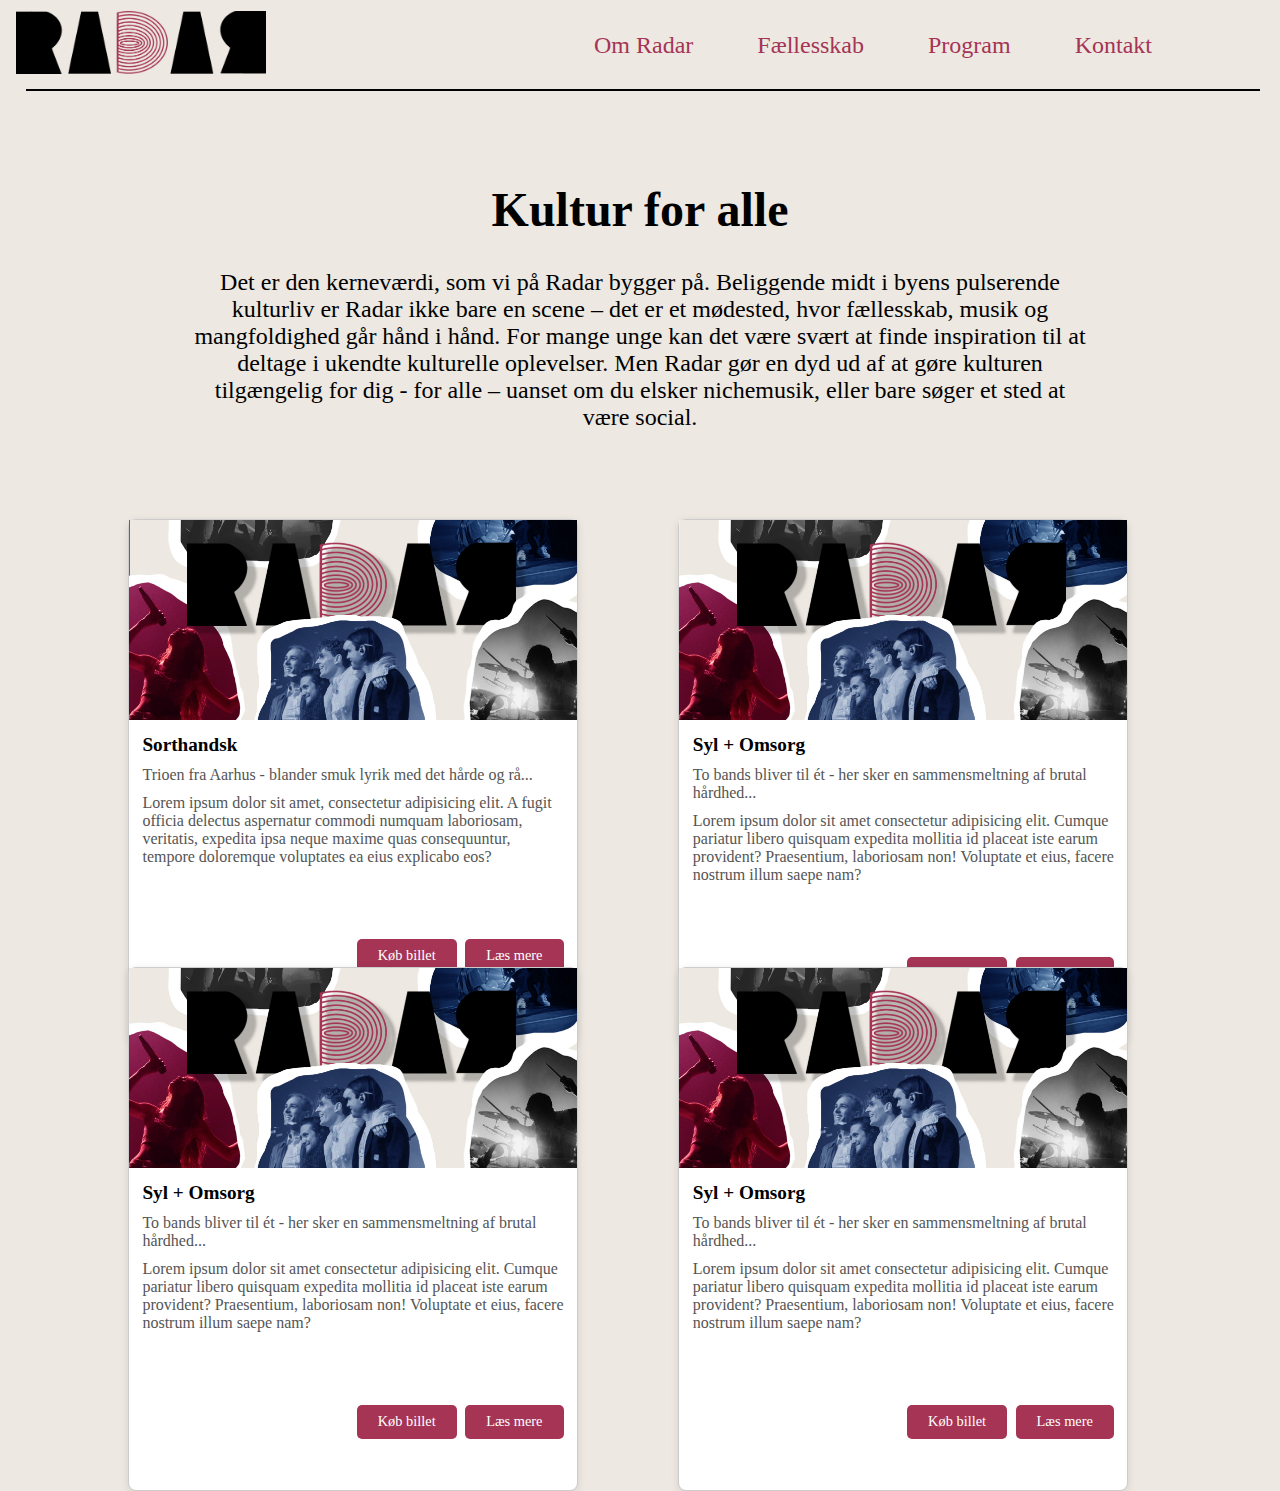
==== Kunstnerne.html @ be42dc91 "mere styr på "om kunstnerne"" ====
<!DOCTYPE html>
<html lang="en">
<head>
    <meta charset="UTF-8">
    <meta name="viewport" content="width=device-width, initial-scale=1.0">
    <title>Kunstnerne | Radar</title>
    <link rel="stylesheet" href="CSS/Kunstnerne.css">
</head>
<body>
    
    <header>
        <nav>
            <input type="checkbox" id="menu-toggle" class="menu-toggle">
            <label for="menu-toggle" class="burger-menu">
              <span></span>
              <span></span>
              <span></span>
            </label>
          
            <div class="logo">
              <a href="index.html"><img src="/Images/logo.png" alt="logo"></a>
            </div>
          
            <ul class="nav-links">
                <li>
                    <a href="#section1">Om Radar</a>
                    <ul class="dropdown">
                      <li><a href="#sub1">Historie og Koncept</a></li>
                      <li><a href="#sub2">Om kunstnerne</a></li>
                      <li><a href="#sub3">Gæsternes oplevelser</a></li>
                    </ul>
                  </li>

                <li>
                <a href="#section2">Fællesskab</a>
                <ul class="dropdown">
                  <li><a href="#sub1">Frivillig</a></li>
                  <li><a href="#sub2">Donation og støtte</a></li>
                  <li><a href="#sub3">Ny på Radar?</a></li>
                  <li><a href="#sub4">Oplev stemningen</a></li>
                </ul>
              </li>

              <li>
                <a href="#section3">Program</a>
                <ul class="dropdown">
                  <li><a href="#sub1">Kommende arrangementer</a></li>
                  <li><a href="#sub2">Workshops</a></li>
                </ul>
              </li>

              <li>
                <a href="#section4">Kontakt</a>
                <ul class="dropdown">
                  <li><a href="#sub1">Åbningstider</a></li>
                  <li><a href="#sub2">Lokation og leje</a></li>
                  <li><a href="#sub3">Lån af udstyr</a></li>
                  <li><a href="#sub4">Sociale Medier</a></li>
                </ul>
              </li>
            </ul>
          </nav>
    </header>

<main>

    <section class="intro">
        <section class="indhold">
        <h1>Kultur for alle</h1>
        <p>Det er den kerneværdi, som vi på Radar bygger på. Beliggende midt i byens pulserende kulturliv er Radar ikke bare en scene – det er et mødested, hvor fællesskab, musik og mangfoldighed går hånd i hånd.
            For mange unge kan det være svært at finde inspiration til at deltage i ukendte kulturelle oplevelser. Men Radar gør en dyd ud af at gøre kulturen tilgængelig for dig - for alle – uanset om du elsker nichemusik, eller bare søger et sted at være social.
            </p>
        </section>
    </section>

<section class="container">
    <section class="kunstnerbox">
        <div class="kunstnerbillede" style="background-image: url(/Images/forsidebillede.png);">
            
        </div>
        <div class="kunstnerinfo">
            <h3>Sorthandsk</h3>
            <p>Trioen fra Aarhus - blander smuk lyrik med det hårde og rå...</p> <p>Lorem ipsum dolor sit amet, consectetur adipisicing elit. A fugit officia delectus aspernatur commodi numquam laboriosam, veritatis, expedita ipsa neque maxime quas consequuntur, tempore doloremque voluptates ea eius explicabo eos?</p>
            <div class="buttons">
                <a href="#">Køb billet</a>
                <a href="#">Læs mere</a>
            </div>
        </div>
    </section>


    <section class="kunstnerbox2">
        <div class="kunstnerbillede2" style="background-image: url(/Images/forsidebillede2.jpg);">
            
        </div>
        <div class="kunstnerinfo2">
            <h3>Syl + Omsorg</h3>
            <p>To bands bliver til ét - her sker en sammensmeltning af brutal hårdhed...</p> <p>Lorem ipsum dolor sit amet consectetur adipisicing elit. Cumque pariatur libero quisquam expedita mollitia id placeat iste earum provident? Praesentium, laboriosam non! Voluptate et eius, facere nostrum illum saepe nam?</p>
            <div class="buttons2">
                <a href="#">Køb billet</a>
                <a href="#">Læs mere</a>
            </div>
        </div>
    </section>



    <section class="kunstnerbox3">
        <div class="kunstnerbillede2" style="background-image: url(/Images/forsidebillede2.jpg);">
            
        </div>
        <div class="kunstnerinfo3">
            <h3>Syl + Omsorg</h3>
            <p>To bands bliver til ét - her sker en sammensmeltning af brutal hårdhed...</p> <p>Lorem ipsum dolor sit amet consectetur adipisicing elit. Cumque pariatur libero quisquam expedita mollitia id placeat iste earum provident? Praesentium, laboriosam non! Voluptate et eius, facere nostrum illum saepe nam?</p>
            <div class="buttons3">
                <a href="#">Køb billet</a>
                <a href="#">Læs mere</a>
            </div>
        </div>
    </section>



    <section class="kunstnerbox4">
        <div class="kunstnerbillede4" style="background-image: url(/Images/forsidebillede2.jpg);">
            
        </div>
        <div class="kunstnerinfo4">
            <h3>Syl + Omsorg</h3>
            <p>To bands bliver til ét - her sker en sammensmeltning af brutal hårdhed...</p> <p>Lorem ipsum dolor sit amet consectetur adipisicing elit. Cumque pariatur libero quisquam expedita mollitia id placeat iste earum provident? Praesentium, laboriosam non! Voluptate et eius, facere nostrum illum saepe nam?</p>
            <div class="buttons4">
                <a href="#">Køb billet</a>
                <a href="#">Læs mere</a>
            </div>
        </div>
    </section>
</section>



</main>

</body>
</html>
---- CSS/Kunstnerne.css ----
body, html {
    margin: 0;
    padding: 0;
    box-sizing: border-box;
    background-color: #EDE8E1;
}

:root{
    --baggrund: #EDE8E1; 
    --menu: #A53455;
    --orange:#F49737; 
    --blå: #0d63c0;
}

/*styling af logo */
.logo img {
    width: 250px;
    height: auto;
    text-align: center;
    white-space: nowrap;
    flex-shrink: 0;
    position:sticky;

}


/* Styling af nav-bar */
nav {
    display: flex;
    align-items: center;
    justify-content: space-between;
    background-color: #EDE8E1;
    padding: 0.5rem 1rem;
    position: fixed;
    top: 0;
    z-index: 1000;
    max-width: 100%;
    width: 100%;
    font-size: x-large;
    
  
    
}

/* Styling af streg under nav bar */
nav::before {
    content: '';
    position: absolute;
    bottom: 0;
    left: 2%; /* Afstand fra venstre kant */
    right: 4%; /* Afstand fra højre kant */
    height: 2px;
    background-color: #000000; /* Farve på stregen */
}

/* Navigation Links */
.nav-links {
    list-style: none;
    display: flex;
    gap: 0rem;
    margin-right: 10%;
    gap: 2rem; /* Tilføjer mellemrum mellem menupunkterne */

    
}

.nav-links li a {
    color: var(--menu);
    text-decoration: none;
    padding: 0.5em 1rem;
    transition: background 0.3s;
    border-radius: 5px;
    white-space: nowrap;
    padding-bottom: 5px;
    
}

.nav-links li a:hover {
    background: rgba(185, 118, 118, 0.2);
   
    

}



/* Styling af dropdown-menu */
.dropdown {
    list-style: none;
    position: absolute;
    background-color: rgba(179, 55, 55, 0); /* Baggrundsfarve til dropdown */
    padding: 1rem;
    margin: 0;
    box-shadow: 0 2px 5px rgba(255, 255, 255, 0);
    display: none; /* Skjul dropdown som standard */
    z-index: 100;
    text-align: left;

  }
  
  /* Skriften i dropdown*/
  .dropdown li a {
    color: var(--menu);
    text-decoration: none;
    padding: 1rem 1rem;
    display: block;
    white-space: nowrap;
    transition: background 0.3s;
  }
  

  /* Styling af hover i dropdown*/
  .dropdown li a:hover {
    background: rgba(201, 135, 145, 0.667);
    padding: 10px;
  }
  
  /* Vis dropdown-menu ved hover */
  .nav-links li:hover .dropdown {
    display: block;
  }
  
  /* Positionering af dropdown relativt til forældre */
  .nav-links li {
    position: relative;
  }
  
  .nav-links li .dropdown {
    top: 100%; /* Placer dropdown under forældre-elementet */
    left: -33px;
  }



/* Burger menu styling som helhed */
.burger-menu {
    display: none; /* Skjult som standard */
    flex-direction: column;
    justify-content: space-around;
    width: 30px;
    height: 25px;
    cursor: pointer;
    order: 2; /* Flyt burger-menuen til højre */
    flex-shrink: 0;
   

}

/* Styling af selve burger menuens dele */
.burger-menu span {
    display: block;
    height: 5px;
    width: 100%;
    background: var(--menu);
    border-radius: 5px;
    
    
}

/* Skjult checkbox */
.menu-toggle {
    display: none;
}


/* Indhold begynder her */

.indhold{
    text-align: center;
        width: 70%;
        max-width: 100%;
        font-size: x-large;
    }
    .intro{
        display: flex;
        justify-content: center; /* Centrerer horisontalt */
        width: 100%; /* Fylder hele bredden */
        margin-top: 150px;
    
    }
    


/* selve boxen */
.kunstnerbox {
    width: 35%;
    height: 58%;
    margin-top: 5%;
    border: 1px solid #ccc;
    border-radius: 8px;
    background-color: #fff;
    box-shadow: 0 2px 8px rgba(0, 0, 0, 0.1);
    transition: transform 0.3s;
    position: absolute;
    left: 10%;
}



.kunstnerbox:hover {
    transform: scale(1.05);
}

/* selve billede */
.kunstnerbillede {
    width: 100%;
    height: 200px;
    background-size: cover;
    background-position: center;
    position: relative;
    cursor: pointer;
}


.kunstnerinfo {
    padding: 3%;
}

.kunstnerinfo h3 {
    margin: 0 0 10px;
    font-size: 1.2em;
}

.kunstnerinfo p {
    margin: 0 0 10px;
    color: #555;
}

/* knapper*/

.buttons {
    display: flex;
    justify-content: right;
    gap: 2%;
}

/* tekst i knapper*/
.buttons a {
    text-decoration: none;
    color: white;
    background-color: var(--menu);
    padding: 2% 5%;
    border-radius: 5px;
    font-size: 0.9em;
    transition: background-color 0.3s;
    margin-top: 15%;

    

}

.buttons a:hover {
    background-color: #555;
}


/* selve boxen */
.kunstnerbox2 {
    width: 35%;
    height: 58%;
    margin-top: 5%;
    border: 1px solid #ccc;
    border-radius: 8px;
    background-color: #fff;
    box-shadow: 0 2px 8px rgba(0, 0, 0, 0.1);
    transition: transform 0.3s;
    position: absolute;
    left: 53%;
}



.kunstnerbox2:hover {
    transform: scale(1.05);
}

/* selve billede */
.kunstnerbillede2 {
    width: 100%;
    height: 200px;
    background-size: cover;
    background-position: center;
    position: relative;
    cursor: pointer;
}


.kunstnerinfo2 {
    padding: 3%;
}

.kunstnerinfo2 h3 {
    margin: 0 0 10px;
    font-size: 1.2em;
}

.kunstnerinfo2 p {
    margin: 0 0 10px;
    color: #555;
}

/* knapper*/

.buttons2 {
    display: flex;
    justify-content: right;
    gap: 2%;
}

/* tekst i knapper*/
.buttons2 a {
    text-decoration: none;
    color: white;
    background-color: var(--menu);
    padding: 2% 5%;
    border-radius: 5px;
    font-size: 0.9em;
    transition: background-color 0.3s;
    margin-top: 15%;

}

.buttons2 a:hover {
    background-color: #555;
}


/* selve boxen */
.kunstnerbox3 {
    width: 35%;
    height: 58%;
    margin-top: 40%;
    border: 1px solid #ccc;
    border-radius: 8px;
    background-color: #fff;
    box-shadow: 0 2px 8px rgba(0, 0, 0, 0.1);
    transition: transform 0.3s;
    position: absolute;
    left: 10%;
}



.kunstnerbox3:hover {
    transform: scale(1.05);
}

/* selve billede */
.kunstnerbillede3 {
    width: 100%;
    height: 200px;
    background-size: cover;
    background-position: center;
    position: relative;
    cursor: pointer;
}


.kunstnerinfo3 {
    padding: 3%;
}

.kunstnerinfo3 h3 {
    margin: 0 0 10px;
    font-size: 1.2em;
}

.kunstnerinfo3 p {
    margin: 0 0 10px;
    color: #555;
}

/* knapper*/

.buttons3 {
    display: flex;
    justify-content: right;
    gap: 2%;
}

/* tekst i knapper*/
.buttons3 a {
    text-decoration: none;
    color: white;
    background-color: var(--menu);
    padding: 2% 5%;
    border-radius: 5px;
    font-size: 0.9em;
    transition: background-color 0.3s;
    margin-top: 15%;

}

.buttons3 a:hover {
    background-color: #555;
}


/* selve boxen */
.kunstnerbox4 {
    width: 35%;
    height: 58%;
    margin-top: 40%;
    border: 1px solid #ccc;
    border-radius: 8px;
    background-color: #fff;
    box-shadow: 0 2px 8px rgba(0, 0, 0, 0.1);
    transition: transform 0.3s;
    position: absolute;
    left: 53%;
}



.kunstnerbox4:hover {
    transform: scale(1.05);
}

/* selve billede */
.kunstnerbillede4 {
    width: 100%;
    height: 200px;
    background-size: cover;
    background-position: center;
    position: relative;
    cursor: pointer;
}


.kunstnerinfo4 {
    padding: 3%;
}

.kunstnerinfo4 h3 {
    margin: 0 0 10px;
    font-size: 1.2em;
}

.kunstnerinfo4 p {
    margin: 0 0 10px;
    color: #555;
}

/* knapper*/

.buttons4 {
    display: flex;
    justify-content: right;
    gap: 2%;
}

/* tekst i knapper*/
.buttons4 a {
    text-decoration: none;
    color: white;
    background-color: var(--menu);
    padding: 2% 5%;
    border-radius: 5px;
    font-size: 0.9em;
    transition: background-color 0.3s;
    margin-top: 15%;

}

.buttons4 a:hover {
    background-color: #555;
}



/* Media query til telefon */
@media (max-width: 450px) {
    /* navigationsbar */
    

    /* Viser burger-menu */
    .burger-menu {
        display: flex;
        flex-direction: column;
        justify-content: space-around;
        width: 30px;
        height: 25px;
        cursor: pointer;
        order: 2; /* Flyt burger-menuen til højre */
        margin-left: auto;
        margin-right: 1rem;
        flex-shrink: 0;  /* sørger for at den ikke bliver mindre, men forbliver samme størrelse */
            
        }
    

    /* Når checkbox er checked, vis links */
    .menu-toggle:checked ~ .nav-links {
        display: flex;
    }
}



   /* Media query til tablets */
   @media (max-width: 1030px) {

    nav {
        display: flex;
        align-items: center;
        justify-content: space-between;
        background-color: var(--baggrund);
        color: white;
        padding: 0.5rem 1rem;
        position: fixed;
        top: 0;
        z-index: 1000;
    
       
    
    }

    .nav-links {
        display: none;
        flex-direction: column;
        background-color: rgba(255, 255, 255, 0.269);
        position: absolute;
        top: 100%;
        width: 50%;
        left: 45%;
        text-align: right;
        padding: 1rem 0;
        
     
    }

    .menu-toggle:checked ~ .nav-links {
        display: flex;
    }

    .nav-links .dropdown {
        display: none;
        
    }

    .nav-links li:hover .dropdown {
        display: block;
        position: relative;
        top: 0;
        
        
    }

    /* Viser burger-menu */
    .burger-menu {
        display: flex;
        flex-direction: column;
        justify-content: space-around;
        width: 30px;
        height: 25px;
        cursor: pointer;
        order: 2; /* Flyt burger-menuen til højre */
        margin-left: auto;
        margin-right: 2rem;
        flex-shrink: 0;  /* sørger for at den ikke bliver mindre, men forbliver samme størrelse */
            
        }
    

    /* Når checkbox er checked, vis links */
    .menu-toggle:checked ~ .nav-links {
        display: flex;
    }


/* Styling af dropdown-menu */
.dropdown {
    list-style: none;
    position: absolute;
    background-color: rgba(255, 244, 244, 0.592); /* Baggrundsfarve til dropdown */
    margin: 0;
    padding: 0;
    margin-left: 30%;
    display: none; /* Skjul dropdown som standard */
    z-index: 100;
    text-align: left;
    width: auto; /* Tilpasser bredden automatisk */
    min-width: 150px; /* Minimum bredde */
    width: 200%;

    

  }
  
  /* Skriften i dropdown*/
  .dropdown li a {
    color: var(--menu);
    text-decoration: none;
    padding: 1rem;
    display: block;
    white-space: nowrap;
    transition: background 0.3s;


  }
  

  .dropdown li {
    padding: 0px; /* Ingen ekstra padding */
    margin: 0;  /* Ingen margin */
  }

  /* Styling af hover i dropdown*/
  .dropdown li a:hover {
    background: rgba(185, 118, 118, 0.2);
    padding: 10px;
  }
  
  /* Vis dropdown-menu ved hover */
  .nav-links li:hover .dropdown {
    display: block;
  }
  
  /* Positionering af dropdown relativt til forældre */
  .nav-links li {
    position: relative;
  }
  
  .nav-links li .dropdown {
    top: 100%; /* Placer dropdown under forældre-elementet */
    left: -150px;

  }



    }
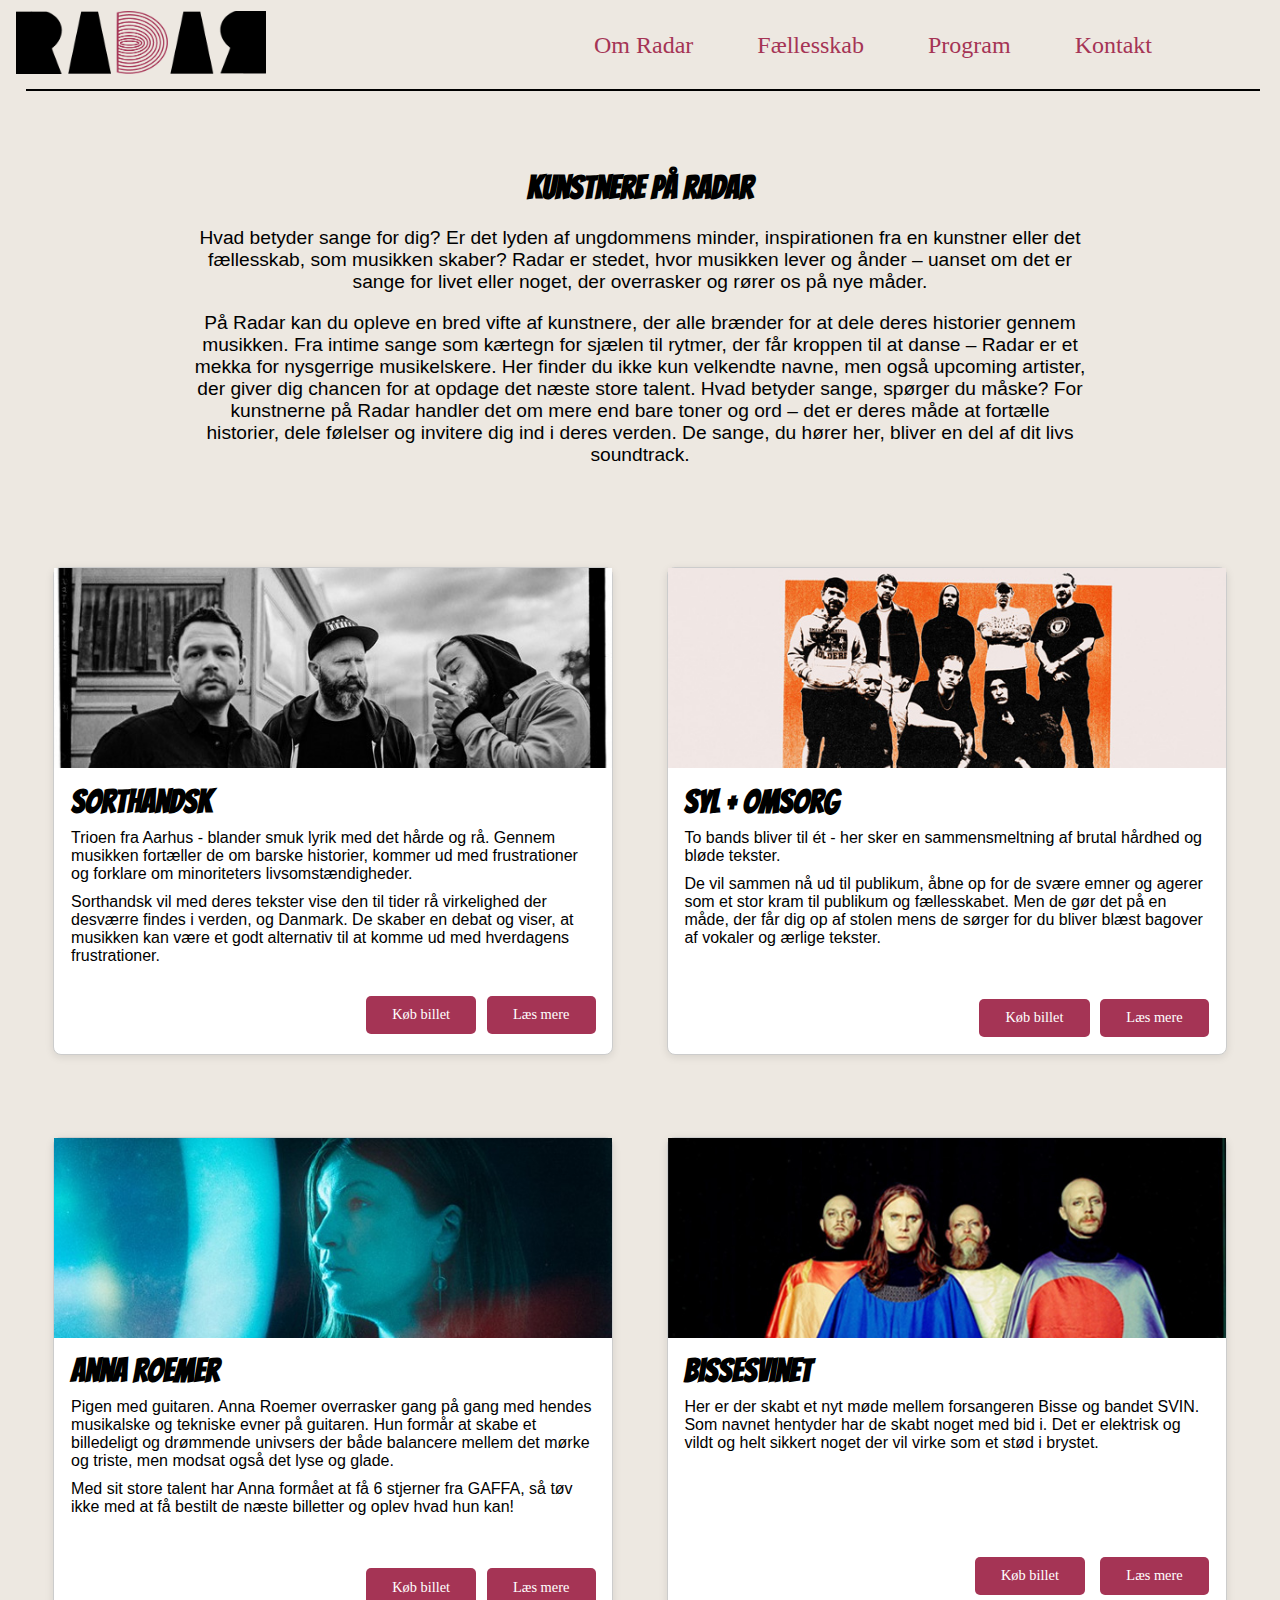
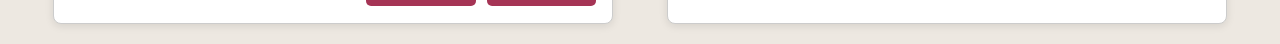
==== commit 2a35d5e4: "responsiv om kunstnere - mangler kun til telefon" ====
--- a/Kunstnerne.html
+++ b/Kunstnerne.html
@@ -6,6 +6,11 @@
     <title>Kunstnerne | Radar</title>
     <link rel="stylesheet" href="CSS/Kunstnerne.css">
 </head>
+
+<style>
+    @import url('https://fonts.googleapis.com/css2?family=Bangers&family=Bebas+Neue&family=Poppins:wght@100;400&display=swap');
+    </style>
+
 <body>
     
     <header>
@@ -66,21 +71,22 @@
 
     <section class="intro">
         <section class="indhold">
-        <h1>Kultur for alle</h1>
-        <p>Det er den kerneværdi, som vi på Radar bygger på. Beliggende midt i byens pulserende kulturliv er Radar ikke bare en scene – det er et mødested, hvor fællesskab, musik og mangfoldighed går hånd i hånd.
-            For mange unge kan det være svært at finde inspiration til at deltage i ukendte kulturelle oplevelser. Men Radar gør en dyd ud af at gøre kulturen tilgængelig for dig - for alle – uanset om du elsker nichemusik, eller bare søger et sted at være social.
+        <h1>Kunstnere på Radar</h1>
+        <p>Hvad betyder sange for dig? Er det lyden af ungdommens minder, inspirationen fra en kunstner eller det fællesskab, som musikken skaber? Radar er stedet, hvor musikken lever og ånder – uanset om det er sange for livet eller noget, der overrasker og rører os på nye måder.</p> <p>På Radar kan du opleve en bred vifte af kunstnere, der alle brænder for at dele deres historier gennem musikken. Fra intime sange som kærtegn for sjælen til rytmer, der får kroppen til at danse – Radar er et mekka for nysgerrige musikelskere. Her finder du ikke kun velkendte navne, men også upcoming artister, der giver dig chancen for at opdage det næste store talent.
+            Hvad betyder sange, spørger du måske? For kunstnerne på Radar handler det om mere end bare toner og ord – det er deres måde at fortælle historier, dele følelser og invitere dig ind i deres verden. De sange, du hører her, bliver en del af dit livs soundtrack.
             </p>
+            
         </section>
     </section>
 
-<section class="container">
+<section class="beholder">
     <section class="kunstnerbox">
-        <div class="kunstnerbillede" style="background-image: url(/Images/forsidebillede.png);">
+        <div class="kunstnerbillede" style="background-image: url(/Images/kunstner1.jpg);">
             
         </div>
         <div class="kunstnerinfo">
             <h3>Sorthandsk</h3>
-            <p>Trioen fra Aarhus - blander smuk lyrik med det hårde og rå...</p> <p>Lorem ipsum dolor sit amet, consectetur adipisicing elit. A fugit officia delectus aspernatur commodi numquam laboriosam, veritatis, expedita ipsa neque maxime quas consequuntur, tempore doloremque voluptates ea eius explicabo eos?</p>
+            <p> Trioen fra Aarhus - blander smuk lyrik med det hårde og rå. Gennem musikken fortæller de om barske historier, kommer ud med frustrationer og forklare om minoriteters livsomstændigheder.</p> <p>Sorthandsk vil med deres tekster vise den til tider rå virkelighed der desværre findes i verden, og Danmark. De skaber en debat og viser, at musikken kan være et godt alternativ til at komme ud med hverdagens frustrationer. </p>
             <div class="buttons">
                 <a href="#">Køb billet</a>
                 <a href="#">Læs mere</a>
@@ -90,12 +96,12 @@
 
 
     <section class="kunstnerbox2">
-        <div class="kunstnerbillede2" style="background-image: url(/Images/forsidebillede2.jpg);">
+        <div class="kunstnerbillede2" style="background-image: url(/Images/kunstner2.jpg);">
             
         </div>
         <div class="kunstnerinfo2">
             <h3>Syl + Omsorg</h3>
-            <p>To bands bliver til ét - her sker en sammensmeltning af brutal hårdhed...</p> <p>Lorem ipsum dolor sit amet consectetur adipisicing elit. Cumque pariatur libero quisquam expedita mollitia id placeat iste earum provident? Praesentium, laboriosam non! Voluptate et eius, facere nostrum illum saepe nam?</p>
+            <p>To bands bliver til ét - her sker en sammensmeltning af brutal hårdhed og bløde tekster.</p> <p> De vil sammen nå ud til publikum, åbne op for de svære emner og agerer som et stor kram til publikum og fællesskabet. Men de gør det på en måde, der får dig op af stolen mens de sørger for du bliver blæst bagover af vokaler og ærlige tekster. </p>
             <div class="buttons2">
                 <a href="#">Køb billet</a>
                 <a href="#">Læs mere</a>
@@ -106,12 +112,12 @@
 
 
     <section class="kunstnerbox3">
-        <div class="kunstnerbillede2" style="background-image: url(/Images/forsidebillede2.jpg);">
+        <div class="kunstnerbillede2" style="background-image: url(/Images/kunstner3.jpg);">
             
         </div>
         <div class="kunstnerinfo3">
-            <h3>Syl + Omsorg</h3>
-            <p>To bands bliver til ét - her sker en sammensmeltning af brutal hårdhed...</p> <p>Lorem ipsum dolor sit amet consectetur adipisicing elit. Cumque pariatur libero quisquam expedita mollitia id placeat iste earum provident? Praesentium, laboriosam non! Voluptate et eius, facere nostrum illum saepe nam?</p>
+            <h3>Anna Roemer</h3>
+            <p>Pigen med guitaren. Anna Roemer overrasker gang på gang med hendes musikalske og tekniske evner på guitaren. Hun formår at skabe et billedeligt og drømmende univsers der både balancere mellem det mørke og triste, men modsat også det lyse og glade.</p><p> Med sit store talent har Anna formået at få 6 stjerner fra GAFFA, så tøv ikke med at få bestilt de næste billetter og oplev hvad hun kan! </p>
             <div class="buttons3">
                 <a href="#">Køb billet</a>
                 <a href="#">Læs mere</a>
@@ -122,12 +128,12 @@
 
 
     <section class="kunstnerbox4">
-        <div class="kunstnerbillede4" style="background-image: url(/Images/forsidebillede2.jpg);">
+        <div class="kunstnerbillede4" style="background-image: url(/Images/kunstner4.jpg);">
             
         </div>
         <div class="kunstnerinfo4">
-            <h3>Syl + Omsorg</h3>
-            <p>To bands bliver til ét - her sker en sammensmeltning af brutal hårdhed...</p> <p>Lorem ipsum dolor sit amet consectetur adipisicing elit. Cumque pariatur libero quisquam expedita mollitia id placeat iste earum provident? Praesentium, laboriosam non! Voluptate et eius, facere nostrum illum saepe nam?</p>
+            <h3>Bissesvinet</h3>
+            <p>Her er der skabt et nyt møde mellem forsangeren Bisse og bandet SVIN. Som navnet hentyder har de skabt noget med bid i. Det er elektrisk og vildt og helt sikkert noget der vil virke som et stød i brystet.</p>
             <div class="buttons4">
                 <a href="#">Køb billet</a>
                 <a href="#">Læs mere</a>
--- a/CSS/Kunstnerne.css
+++ b/CSS/Kunstnerne.css
@@ -4,6 +4,12 @@
     box-sizing: border-box;
     background-color: #EDE8E1;
 }
+
+.bangers-regular {
+    font-family: "Bangers", system-ui;
+    font-weight: 400;
+    font-style: normal;
+  }
 
 :root{
     --baggrund: #EDE8E1; 
@@ -166,33 +172,41 @@
 /* Indhold begynder her */
 
 .indhold{
-    text-align: center;
+        text-align: center;
         width: 70%;
         max-width: 100%;
-        font-size: x-large;
+        font-size: larger;
+        
     }
     .intro{
         display: flex;
         justify-content: center; /* Centrerer horisontalt */
         width: 100%; /* Fylder hele bredden */
         margin-top: 150px;
-    
-    }
-    
-
-
+        
+    }
+    
+ 
+    .beholder {
+        display: flex;
+        flex-wrap: wrap;
+        justify-content: space-evenly;
+        gap: 20px; /* Mellemrum mellem boksene */
+        padding: 20px;
+    }
+ 
 /* selve boxen */
 .kunstnerbox {
-    width: 35%;
-    height: 58%;
+    width: 45%;
+    height: auto;
+    margin: 0; /* Fjern faste marginer */
     margin-top: 5%;
     border: 1px solid #ccc;
     border-radius: 8px;
     background-color: #fff;
     box-shadow: 0 2px 8px rgba(0, 0, 0, 0.1);
     transition: transform 0.3s;
-    position: absolute;
-    left: 10%;
+
 }
 
 
@@ -218,12 +232,12 @@
 
 .kunstnerinfo h3 {
     margin: 0 0 10px;
-    font-size: 1.2em;
+    font-size: 2em;
 }
 
 .kunstnerinfo p {
     margin: 0 0 10px;
-    color: #555;
+    
 }
 
 /* knapper*/
@@ -243,7 +257,7 @@
     border-radius: 5px;
     font-size: 0.9em;
     transition: background-color 0.3s;
-    margin-top: 15%;
+    margin-top: 4%;
 
     
 
@@ -256,16 +270,16 @@
 
 /* selve boxen */
 .kunstnerbox2 {
-    width: 35%;
-    height: 58%;
+    width: 45%;
+    height: auto;
+    margin: 0; /* Fjern faste marginer */
     margin-top: 5%;
     border: 1px solid #ccc;
     border-radius: 8px;
     background-color: #fff;
     box-shadow: 0 2px 8px rgba(0, 0, 0, 0.1);
     transition: transform 0.3s;
-    position: absolute;
-    left: 53%;
+
 }
 
 
@@ -291,12 +305,12 @@
 
 .kunstnerinfo2 h3 {
     margin: 0 0 10px;
-    font-size: 1.2em;
+    font-size: 2em;
 }
 
 .kunstnerinfo2 p {
     margin: 0 0 10px;
-    color: #555;
+  
 }
 
 /* knapper*/
@@ -316,7 +330,7 @@
     border-radius: 5px;
     font-size: 0.9em;
     transition: background-color 0.3s;
-    margin-top: 15%;
+    margin-top:  8%;
 
 }
 
@@ -327,16 +341,16 @@
 
 /* selve boxen */
 .kunstnerbox3 {
-    width: 35%;
-    height: 58%;
-    margin-top: 40%;
+    width: 45%;
+    height: auto;
+    margin: 0; /* Fjern faste marginer */
+    margin-top: 5%;
     border: 1px solid #ccc;
     border-radius: 8px;
     background-color: #fff;
     box-shadow: 0 2px 8px rgba(0, 0, 0, 0.1);
     transition: transform 0.3s;
-    position: absolute;
-    left: 10%;
+
 }
 
 
@@ -362,12 +376,12 @@
 
 .kunstnerinfo3 h3 {
     margin: 0 0 10px;
-    font-size: 1.2em;
+    font-size: 2em;
 }
 
 .kunstnerinfo3 p {
     margin: 0 0 10px;
-    color: #555;
+
 }
 
 /* knapper*/
@@ -387,7 +401,7 @@
     border-radius: 5px;
     font-size: 0.9em;
     transition: background-color 0.3s;
-    margin-top: 15%;
+    margin-top:  8%;
 
 }
 
@@ -398,16 +412,16 @@
 
 /* selve boxen */
 .kunstnerbox4 {
-    width: 35%;
-    height: 58%;
-    margin-top: 40%;
+    width: 45%;
+    height: auto;
+    margin: 0; /* Fjern faste marginer */
+    margin-top: 5%;
     border: 1px solid #ccc;
     border-radius: 8px;
     background-color: #fff;
     box-shadow: 0 2px 8px rgba(0, 0, 0, 0.1);
     transition: transform 0.3s;
-    position: absolute;
-    left: 53%;
+
 }
 
 
@@ -433,12 +447,13 @@
 
 .kunstnerinfo4 h3 {
     margin: 0 0 10px;
-    font-size: 1.2em;
+    font-size: 2em;
 }
 
 .kunstnerinfo4 p {
     margin: 0 0 10px;
-    color: #555;
+
+
 }
 
 /* knapper*/
@@ -446,7 +461,7 @@
 .buttons4 {
     display: flex;
     justify-content: right;
-    gap: 2%;
+    gap: 15px;
 }
 
 /* tekst i knapper*/
@@ -458,7 +473,8 @@
     border-radius: 5px;
     font-size: 0.9em;
     transition: background-color 0.3s;
-    margin-top: 15%;
+    margin-top: 18%;
+   
 
 }
 
@@ -466,7 +482,20 @@
     background-color: #555;
 }
 
-
+h3{
+    font-family: "Bangers", system-ui;
+}
+
+h1{
+    font-size: xx-large;
+    font-family: "Bangers", system-ui;
+}
+
+
+p{
+    font-family: Arial, Helvetica, sans-serif;
+    
+}
 
 /* Media query til telefon */
 @media (max-width: 450px) {
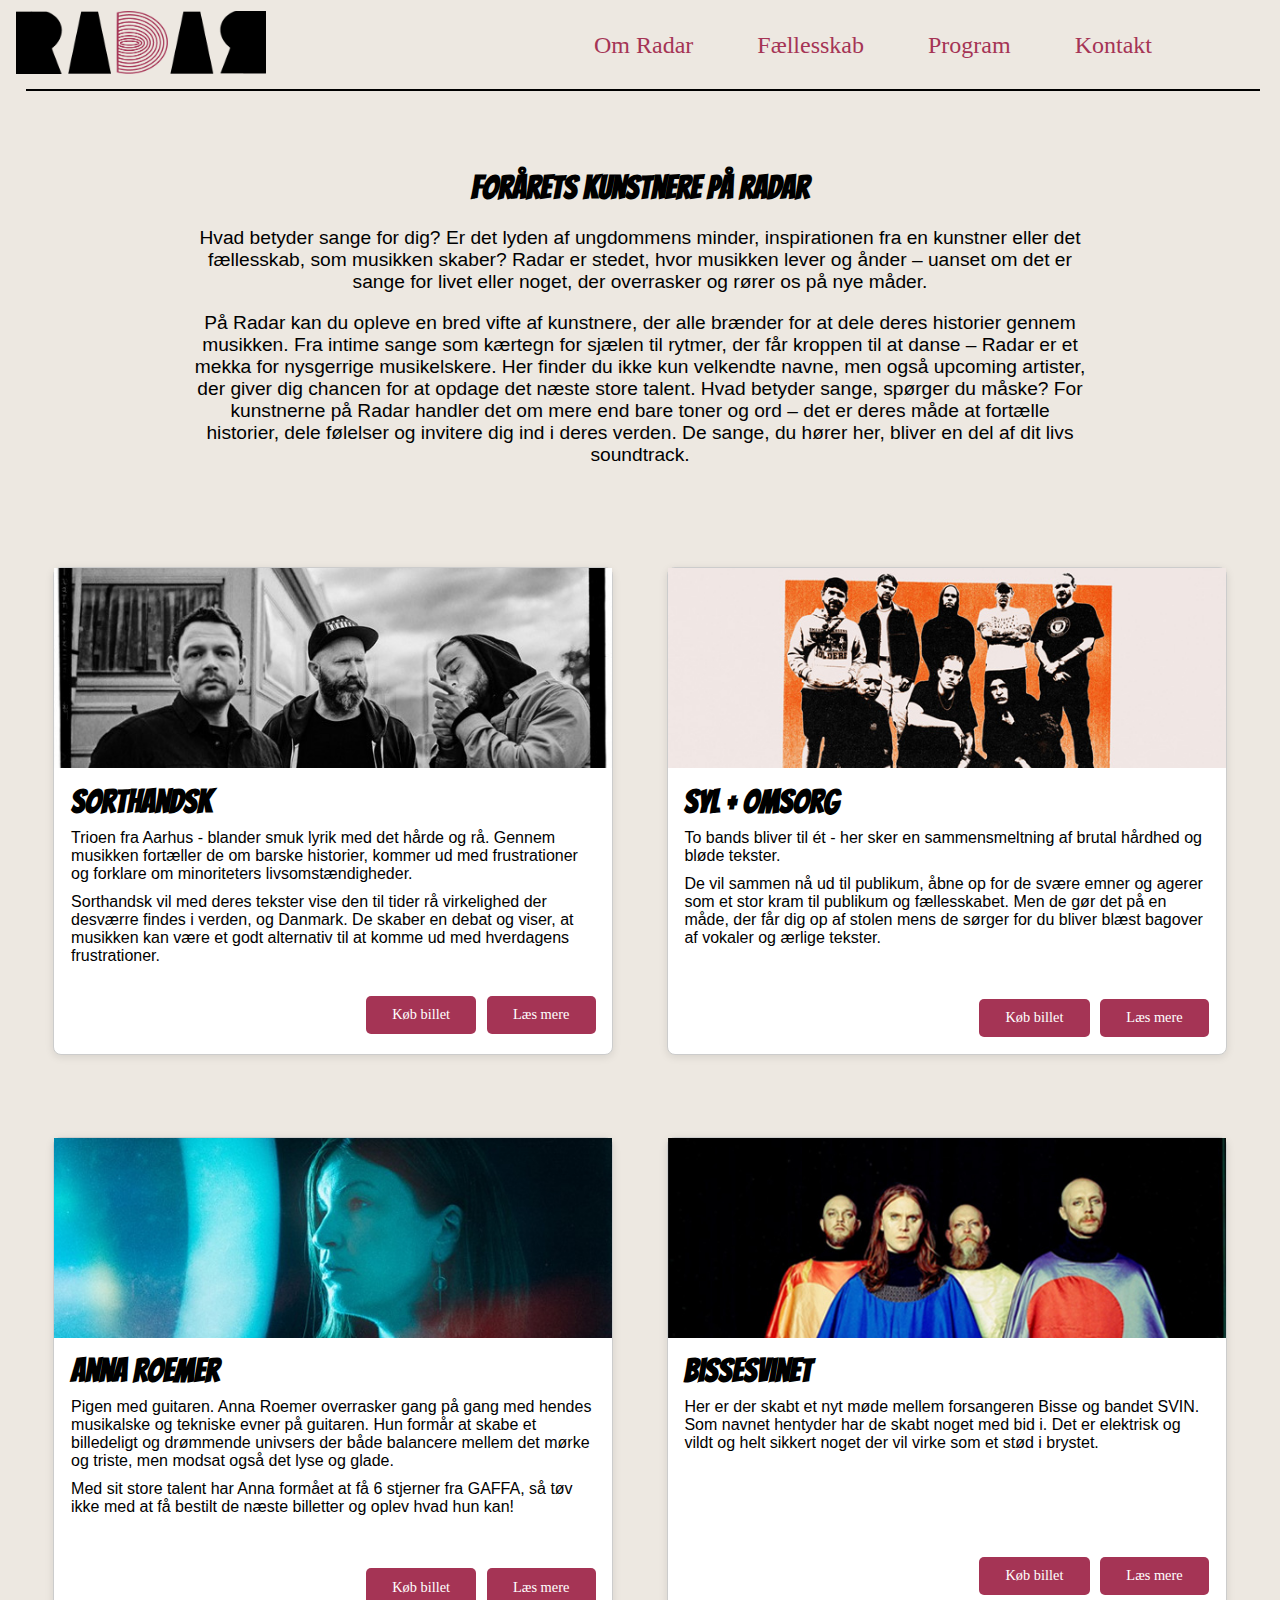
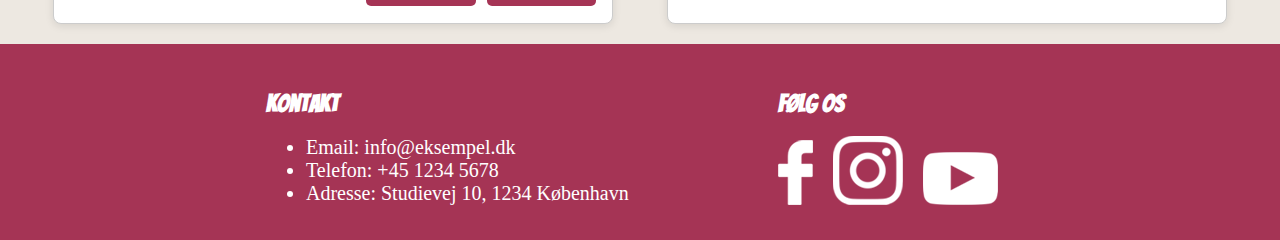
==== commit b4caca56: "Færdig med "kunstnerne" side" ====
--- a/Kunstnerne.html
+++ b/Kunstnerne.html
@@ -71,7 +71,7 @@
 
     <section class="intro">
         <section class="indhold">
-        <h1>Kunstnere på Radar</h1>
+        <h1>Forårets kunstnere på Radar</h1>
         <p>Hvad betyder sange for dig? Er det lyden af ungdommens minder, inspirationen fra en kunstner eller det fællesskab, som musikken skaber? Radar er stedet, hvor musikken lever og ånder – uanset om det er sange for livet eller noget, der overrasker og rører os på nye måder.</p> <p>På Radar kan du opleve en bred vifte af kunstnere, der alle brænder for at dele deres historier gennem musikken. Fra intime sange som kærtegn for sjælen til rytmer, der får kroppen til at danse – Radar er et mekka for nysgerrige musikelskere. Her finder du ikke kun velkendte navne, men også upcoming artister, der giver dig chancen for at opdage det næste store talent.
             Hvad betyder sange, spørger du måske? For kunstnerne på Radar handler det om mere end bare toner og ord – det er deres måde at fortælle historier, dele følelser og invitere dig ind i deres verden. De sange, du hører her, bliver en del af dit livs soundtrack.
             </p>
@@ -79,13 +79,28 @@
         </section>
     </section>
 
+
+    
+
 <section class="beholder">
     <section class="kunstnerbox">
+        <!--Implamentering af lydfil oven på billed ved hover/klik - Har fået hjælp fra ChatGPT til denne løsning: https://chatgpt.com/share/675a04f3-f74c-8003-8414-445db58c78a2*/-->
+        <div class="musik">
         <div class="kunstnerbillede" style="background-image: url(/Images/kunstner1.jpg);">
-            
+        
+            <!--Link fra spotify - https://open.spotify.com/track/36tusPo4XIrkGuNfFae7GN?si=cbcdba167bd14428-->
+            <iframe style="border-radius:12px" 
+            src="https://open.spotify.com/embed/track/36tusPo4XIrkGuNfFae7GN?utm_source=generator&theme=0" 
+            width="100%" 
+            height="80" 
+            frameBorder="0" 
+            allowfullscreen="" 
+            allow="autoplay; clipboard-write; encrypted-media; fullscreen; picture-in-picture"
+            loading="lazy"></iframe>
+        </div>
         </div>
         <div class="kunstnerinfo">
-            <h3>Sorthandsk</h3>
+            <h2>Sorthandsk</h2>
             <p> Trioen fra Aarhus - blander smuk lyrik med det hårde og rå. Gennem musikken fortæller de om barske historier, kommer ud med frustrationer og forklare om minoriteters livsomstændigheder.</p> <p>Sorthandsk vil med deres tekster vise den til tider rå virkelighed der desværre findes i verden, og Danmark. De skaber en debat og viser, at musikken kan være et godt alternativ til at komme ud med hverdagens frustrationer. </p>
             <div class="buttons">
                 <a href="#">Køb billet</a>
@@ -94,13 +109,27 @@
         </div>
     </section>
 
+    
+
 
     <section class="kunstnerbox2">
+        <div class="musik">
         <div class="kunstnerbillede2" style="background-image: url(/Images/kunstner2.jpg);">
-            
+
+            <!--Link fra spotify - https://open.spotify.com/track/5YJxXEpkddXLcY5TUdbxAW?si=e921138877404403-->
+            <iframe style="border-radius:12px" 
+            src="https://open.spotify.com/embed/track/5YJxXEpkddXLcY5TUdbxAW?utm_source=generator&theme=0" 
+            width="100%" 
+            height="152" 
+            frameBorder="0" 
+            allowfullscreen="" 
+            allow="autoplay; clipboard-write; encrypted-media; fullscreen; picture-in-picture" 
+            loading="lazy"></iframe>
+
+        </div>
         </div>
         <div class="kunstnerinfo2">
-            <h3>Syl + Omsorg</h3>
+            <h2>Syl + Omsorg</h2>
             <p>To bands bliver til ét - her sker en sammensmeltning af brutal hårdhed og bløde tekster.</p> <p> De vil sammen nå ud til publikum, åbne op for de svære emner og agerer som et stor kram til publikum og fællesskabet. Men de gør det på en måde, der får dig op af stolen mens de sørger for du bliver blæst bagover af vokaler og ærlige tekster. </p>
             <div class="buttons2">
                 <a href="#">Køb billet</a>
@@ -109,14 +138,26 @@
         </div>
     </section>
 
-
-
+    
+    
     <section class="kunstnerbox3">
+        <div class="musik">
         <div class="kunstnerbillede2" style="background-image: url(/Images/kunstner3.jpg);">
             
+            <!--Link fra spotify - https://open.spotify.com/track/5Bsml7eGR3R39NhC6UcWMf?si=5d9b5b87da3b4647-->
+            <iframe style="border-radius:12px" 
+                src="https://open.spotify.com/embed/track/5Bsml7eGR3R39NhC6UcWMf?utm_source=generator&theme=0" 
+                width="100%" 
+                height="152" 
+                frameBorder="0" 
+                allowfullscreen="" 
+                allow="autoplay; clipboard-write; encrypted-media; fullscreen; picture-in-picture" 
+                loading="lazy"></iframe>
+
+        </div>
         </div>
         <div class="kunstnerinfo3">
-            <h3>Anna Roemer</h3>
+            <h2>Anna Roemer</h2>
             <p>Pigen med guitaren. Anna Roemer overrasker gang på gang med hendes musikalske og tekniske evner på guitaren. Hun formår at skabe et billedeligt og drømmende univsers der både balancere mellem det mørke og triste, men modsat også det lyse og glade.</p><p> Med sit store talent har Anna formået at få 6 stjerner fra GAFFA, så tøv ikke med at få bestilt de næste billetter og oplev hvad hun kan! </p>
             <div class="buttons3">
                 <a href="#">Køb billet</a>
@@ -126,13 +167,28 @@
     </section>
 
 
+    
+    
+
 
     <section class="kunstnerbox4">
+        <div class="musik">
         <div class="kunstnerbillede4" style="background-image: url(/Images/kunstner4.jpg);">
             
+            <!--Link fra spotify - https://open.spotify.com/track/6VneEjaXlJoaxEqpbt2ewa?si=jnflCUkDQs-mPQdyyUN6UA-->
+            <iframe style="border-radius:12px" 
+            src="https://open.spotify.com/embed/track/6VneEjaXlJoaxEqpbt2ewa?utm_source=generator&theme=0" 
+            width="100%" 
+            height="152" 
+            frameBorder="0" 
+            allowfullscreen="" 
+            allow="autoplay; clipboard-write; encrypted-media; fullscreen; picture-in-picture" 
+            loading="lazy"></iframe>
+        
+        </div>
         </div>
         <div class="kunstnerinfo4">
-            <h3>Bissesvinet</h3>
+            <h2>Bissesvinet</h2>
             <p>Her er der skabt et nyt møde mellem forsangeren Bisse og bandet SVIN. Som navnet hentyder har de skabt noget med bid i. Det er elektrisk og vildt og helt sikkert noget der vil virke som et stød i brystet.</p>
             <div class="buttons4">
                 <a href="#">Køb billet</a>
@@ -146,5 +202,28 @@
 
 </main>
 
+<footer class="footer">
+    <div class="container">
+      
+      <div class="footer-section">
+        <h4>Kontakt</h4>
+        <ul>
+          <li>Email: info@eksempel.dk</li>
+          <li>Telefon: +45 1234 5678</li>
+          <li>Adresse: Studievej 10, 1234 København</li>
+        </ul>
+      </div>
+
+      <div class="footer-section">
+        <h4>Følg os</h4>
+        <div class="social-icons">
+          <a href="#"><img src="/Images/facebook.png" class="fb"></a>
+          <a href="#"><img src="/Images/instagram.png" class="insta"></a>
+          <a href="#"><img src="/Images/youtube.png" class="yt"></a>
+        </div>
+      </div>
+    </div>
+  </footer>
+
 </body>
 </html>--- a/CSS/Kunstnerne.css
+++ b/CSS/Kunstnerne.css
@@ -230,7 +230,7 @@
     padding: 3%;
 }
 
-.kunstnerinfo h3 {
+.kunstnerinfo h2 {
     margin: 0 0 10px;
     font-size: 2em;
 }
@@ -257,15 +257,62 @@
     border-radius: 5px;
     font-size: 0.9em;
     transition: background-color 0.3s;
-    margin-top: 4%;
-
-    
+    margin-top: 4%; 
 
 }
 
 .buttons a:hover {
     background-color: #555;
 }
+
+
+/* Implamentering af lydfil oven på billed ved hover/klik */
+/* Har fået hjælp fra ChatGPT til denne løsning: https://chatgpt.com/share/675a04f3-f74c-8003-8414-445db58c78a2*/
+
+/* Container til billede og Spotify-embed */
+.musik {
+    position: relative;
+    width: 100%; /* Fast bredde */
+    height: auto; /* Fast højde */
+    cursor: pointer;
+    overflow: hidden; /* Forhindrer elementer i at stikke ud */
+}
+
+/* Billedet */
+.musik img {
+    width: 100%; /* Gør billedet responsivt */
+    height: 100%; /* Sørger for, at det fylder hele containeren */
+    object-fit: cover; /* Bevarer billedets proportioner */
+    display: block; /* Fjerner eventuelle mellemrum */
+}
+
+/* Spotify iframe */
+.musik iframe {
+    position: absolute; /* Fjerner det fra dokumentflowet */
+    top: 0;
+    left: 0;
+    width: 100%; /* Sørger for, at iframe fylder hele containeren */
+    height: 40%; 
+    border: none; /* Fjerner ramme */
+    opacity: 0; /* Skjuler iframe som standard */
+    pointer-events: none; /* Deaktiverer interaktion */
+    transition: opacity 0.3s ease; /* Glidende overgang */
+}
+
+/* Gør iframe synlig ved hover */
+.musik:hover iframe {
+    opacity: 1; /* Gør iframe synlig */
+    pointer-events: auto; /* Tillader interaktion */
+
+}
+
+/* Klik på container viser iframe - sørger for at de virker på småskærme, uden hover*/
+.musik:focus-within iframe,
+.musik:active iframe {
+    opacity: 1;
+    pointer-events: auto; /* Aktiver interaktion */
+}
+
 
 
 /* selve boxen */
@@ -303,7 +350,7 @@
     padding: 3%;
 }
 
-.kunstnerinfo2 h3 {
+.kunstnerinfo2 h2 {
     margin: 0 0 10px;
     font-size: 2em;
 }
@@ -374,7 +421,7 @@
     padding: 3%;
 }
 
-.kunstnerinfo3 h3 {
+.kunstnerinfo3 h2 {
     margin: 0 0 10px;
     font-size: 2em;
 }
@@ -445,7 +492,7 @@
     padding: 3%;
 }
 
-.kunstnerinfo4 h3 {
+.kunstnerinfo4 h2 {
     margin: 0 0 10px;
     font-size: 2em;
 }
@@ -461,7 +508,7 @@
 .buttons4 {
     display: flex;
     justify-content: right;
-    gap: 15px;
+    gap: 2%;
 }
 
 /* tekst i knapper*/
@@ -482,7 +529,7 @@
     background-color: #555;
 }
 
-h3{
+h2{
     font-family: "Bangers", system-ui;
 }
 
@@ -494,8 +541,72 @@
 
 p{
     font-family: Arial, Helvetica, sans-serif;
-    
-}
+ 
+}
+
+/* styling af footer */
+
+/* Generelle footer-indstillinger */
+.footer {
+    background-color: var(--menu); /* baggrundsfarve */
+    color: #333; /* tekstfarve */
+    padding: 5px 0;
+    font-size: 20px;
+    
+  }
+  
+  /* Beholder for at holde indholdet centreret */
+  .container {
+    max-width: 100%;
+    margin-left: 20%;
+    display: flex;
+    justify-content: space-between;
+    flex-wrap: wrap;
+  }
+  
+  /* Individuelle sektioner i footeren */
+  .footer-section {
+    flex: 1;
+    margin: 10px;
+    min-width: 200px;
+
+  }
+  
+  /* Overskrifter i footeren */
+  .footer-section h4 {
+    margin-bottom: 20px;
+    font-size: 24px;
+    color: #ffffff;
+    font-family: "Bangers", system-ui;
+  }
+  
+    /* styling af tekst i footer - ikke overskrift */
+  .footer-section li{
+    color: #ffffff
+  }
+
+  /* Sociale medier ikoner */
+  .social-icons  {
+    margin-right: 20px;
+    margin-top: 15px;
+    text-decoration: none;
+
+  }
+
+  .fb{
+    padding-right: 15px;
+  }
+
+  .insta{
+    padding-right: 15px;
+  }
+
+  .yt{
+
+    padding-right: 15px;
+  }
+
+
 
 /* Media query til telefon */
 @media (max-width: 450px) {
@@ -522,7 +633,57 @@
     .menu-toggle:checked ~ .nav-links {
         display: flex;
     }
-}
+
+    .beholder {
+        display: block;
+        flex-wrap: wrap;
+        justify-content: space-evenly;
+        gap: 20px; /* Mellemrum mellem boksene */
+        padding: 20px;
+    }
+
+
+
+    .kunstnerbox {
+        width: 100%; /* Bokse tager hele bredden */
+        margin-bottom: 20px; /* Lidt mellemrum mellem boksene */
+    }
+
+    .buttons {
+        justify-content: center; /* Knapper centreres */
+    }
+
+
+    .kunstnerbox2 {
+        width: 100%; /* Bokse tager hele bredden */
+        margin-bottom: 20px; /* Lidt mellemrum mellem boksene */
+    }
+
+    .buttons2 {
+        justify-content: center; /* Knapper centreres */
+    }
+
+    .kunstnerbox3 {
+        width: 100%; /* Bokse tager hele bredden */
+        margin-bottom: 20px; /* Lidt mellemrum mellem boksene */
+    }
+
+    .buttons3 {
+        justify-content: center; /* Knapper centreres */
+    }
+
+    .kunstnerbox4 {
+        width: 100%; /* Bokse tager hele bredden */
+        margin-bottom: 20px; /* Lidt mellemrum mellem boksene */
+    }
+
+    .buttons4 {
+        justify-content: center; /* Knapper centreres */
+    }
+}
+
+
+
 
 
 
@@ -656,6 +817,60 @@
 
   }
 
-
-
-    }+  
+  
+}
+
+
+/* Media query til tablets */
+@media (max-width: 700px) {
+
+    .beholder {
+        display: block;
+        flex-wrap: wrap;
+        justify-content: space-evenly;
+        gap: 20px; /* Mellemrum mellem boksene */
+        padding: 20px;
+    }
+    
+    .kunstnerbox {
+        width: 100%; /* Bokse tager hele bredden */
+        margin-bottom: 20px; /* Lidt mellemrum mellem boksene */
+    }
+
+    .buttons {
+        justify-content: center; /* Knapper centreres */
+    }
+
+
+    .kunstnerbox2 {
+        width: 100%; /* Bokse tager hele bredden */
+        margin-bottom: 20px; /* Lidt mellemrum mellem boksene */
+    }
+
+    .buttons2 {
+        justify-content: center; /* Knapper centreres */
+    }
+
+    .kunstnerbox3 {
+        width: 100%; /* Bokse tager hele bredden */
+        margin-bottom: 20px; /* Lidt mellemrum mellem boksene */
+    }
+
+    .buttons3 {
+        justify-content: center; /* Knapper centreres */
+    }
+
+    .kunstnerbox4 {
+        width: 100%; /* Bokse tager hele bredden */
+        margin-bottom: 20px; /* Lidt mellemrum mellem boksene */
+    }
+
+    .buttons4 {
+        justify-content: center; /* Knapper centreres */
+    }
+
+    }
+
+
+    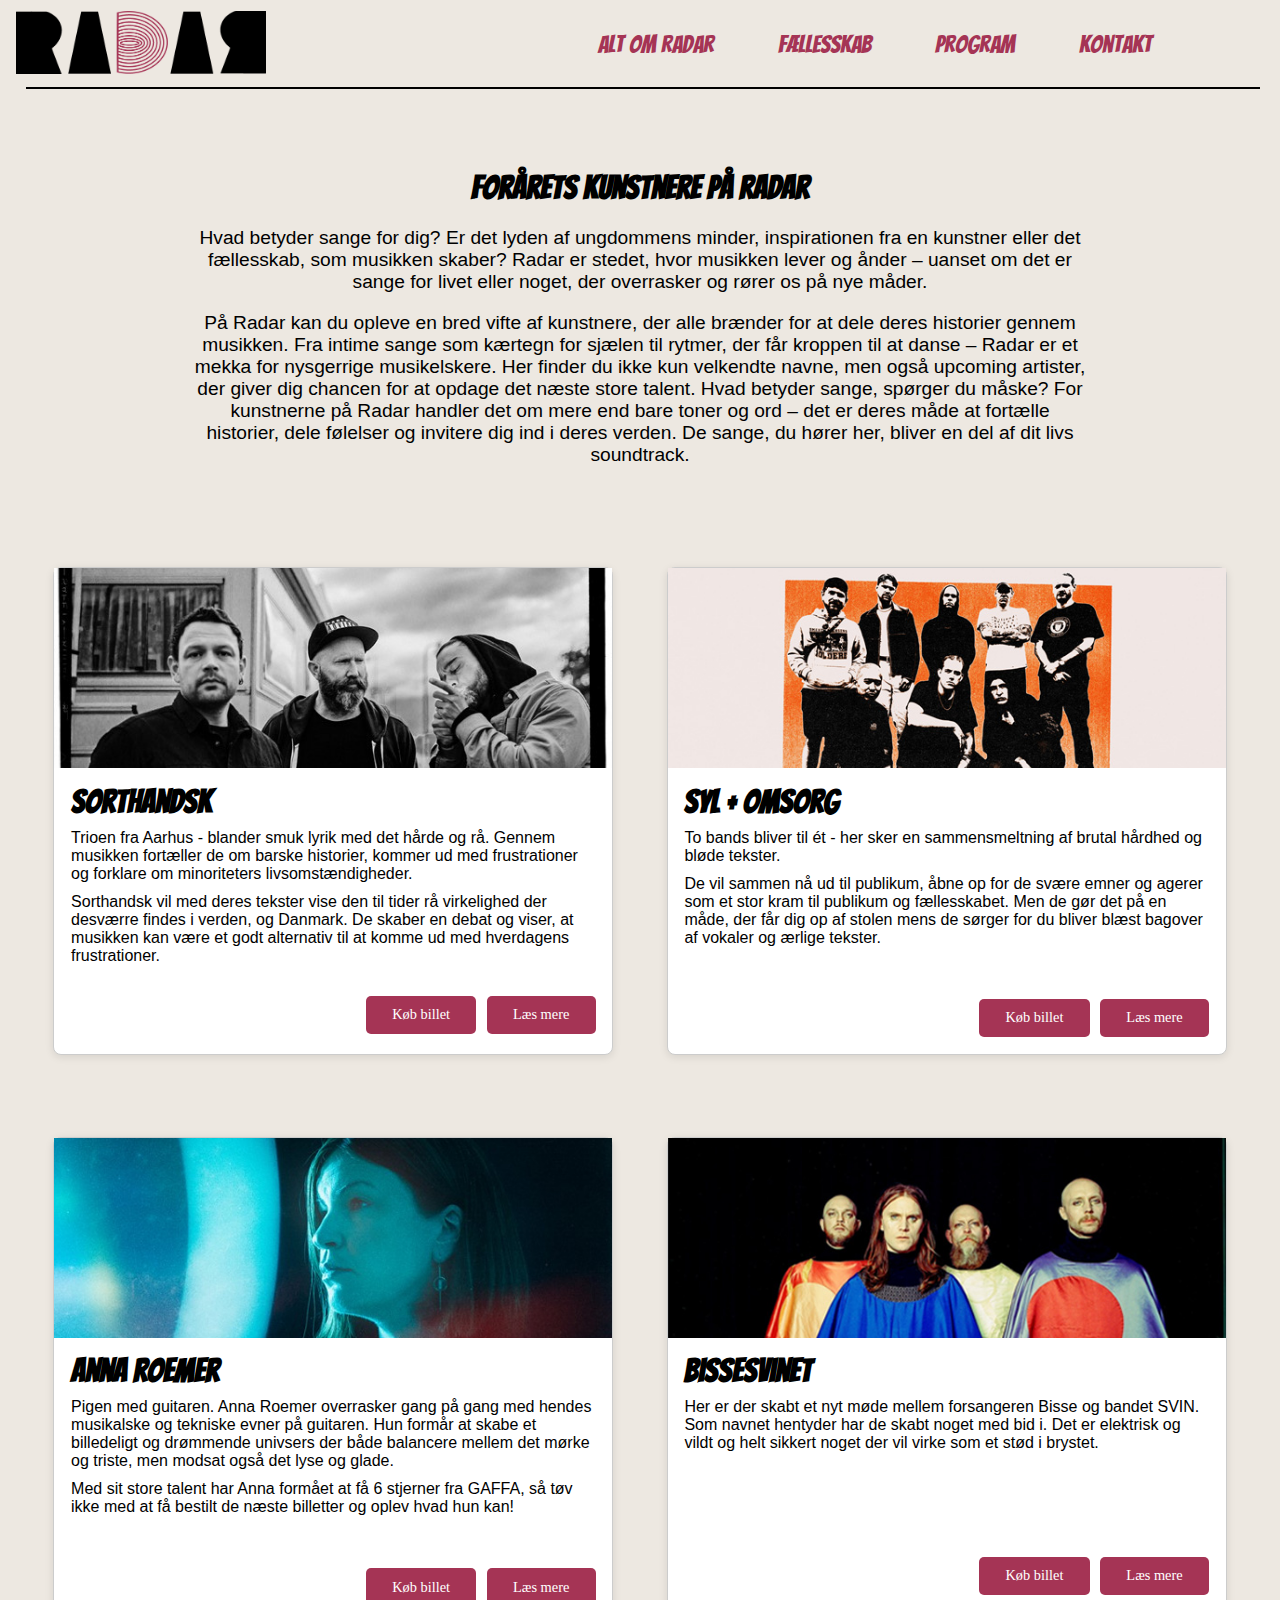
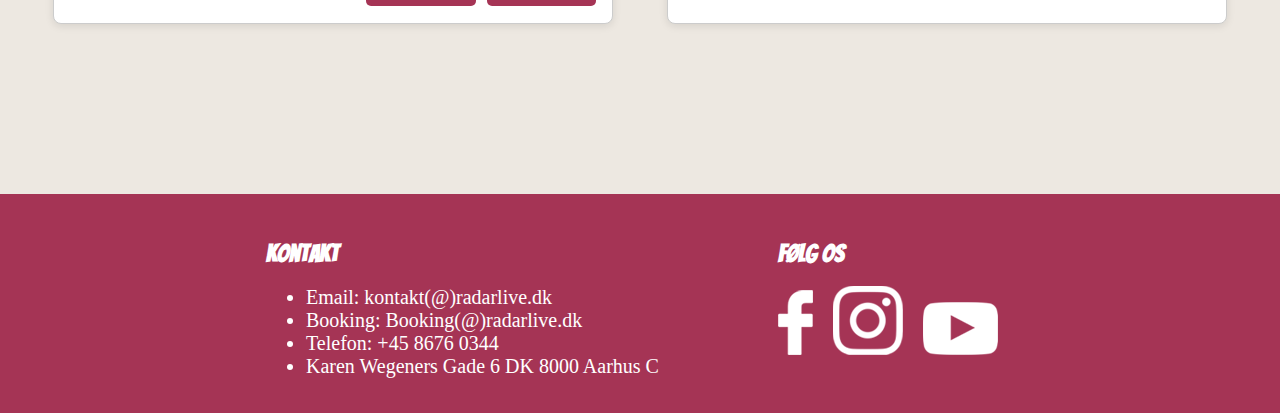
==== commit 8d4d254a: "fået mere styr på billeder og andet indhold" ====
--- a/Kunstnerne.html
+++ b/Kunstnerne.html
@@ -22,20 +22,21 @@
               <span></span>
             </label>
           
-            <div class="logo">
-              <a href="index.html"><img src="/Images/logo.png" alt="logo"></a>
-            </div>
+            <!--sørger for at logoet fører mig til forsidens indhold og ikke startbillede-->
+            <div class="logo" id="logoforside">
+                <a href="index.html#logoforside"><img src="/Images/logo.png" alt="logo"></a>
+              </div>
           
             <ul class="nav-links">
                 <li>
-                    <a href="#section1">Om Radar</a>
+                    <a href="#sub1">Alt om Radar</a>
                     <ul class="dropdown">
-                      <li><a href="#sub1">Historie og Koncept</a></li>
-                      <li><a href="#sub2">Om kunstnerne</a></li>
-                      <li><a href="#sub3">Gæsternes oplevelser</a></li>
+                      <li><a href="OmRadar.html">Historie og Koncept</a></li>
+                      <li><a href="Kunstnerne.html">Mød kunstnerne</a></li>
+                      <li><a href="#">Gæsternes oplevelser</a></li>
                     </ul>
                   </li>
-
+    
                 <li>
                 <a href="#section2">Fællesskab</a>
                 <ul class="dropdown">
@@ -45,15 +46,15 @@
                   <li><a href="#sub4">Oplev stemningen</a></li>
                 </ul>
               </li>
-
+    
               <li>
                 <a href="#section3">Program</a>
                 <ul class="dropdown">
-                  <li><a href="#sub1">Kommende arrangementer</a></li>
-                  <li><a href="#sub2">Workshops</a></li>
+                  <li><a href="#sub1">Kommende aktiviteter</a></li>
+                  <li><a href="workshops.html">Workshops og arrangementer</a></li>
                 </ul>
               </li>
-
+    
               <li>
                 <a href="#section4">Kontakt</a>
                 <ul class="dropdown">
@@ -103,8 +104,8 @@
             <h2>Sorthandsk</h2>
             <p> Trioen fra Aarhus - blander smuk lyrik med det hårde og rå. Gennem musikken fortæller de om barske historier, kommer ud med frustrationer og forklare om minoriteters livsomstændigheder.</p> <p>Sorthandsk vil med deres tekster vise den til tider rå virkelighed der desværre findes i verden, og Danmark. De skaber en debat og viser, at musikken kan være et godt alternativ til at komme ud med hverdagens frustrationer. </p>
             <div class="buttons">
-                <a href="#">Køb billet</a>
-                <a href="#">Læs mere</a>
+                <a href="#sub">Køb billet</a>
+                <a href="#sub">Læs mere</a>
             </div>
         </div>
     </section>
@@ -132,8 +133,8 @@
             <h2>Syl + Omsorg</h2>
             <p>To bands bliver til ét - her sker en sammensmeltning af brutal hårdhed og bløde tekster.</p> <p> De vil sammen nå ud til publikum, åbne op for de svære emner og agerer som et stor kram til publikum og fællesskabet. Men de gør det på en måde, der får dig op af stolen mens de sørger for du bliver blæst bagover af vokaler og ærlige tekster. </p>
             <div class="buttons2">
-                <a href="#">Køb billet</a>
-                <a href="#">Læs mere</a>
+                <a href="#sub">Køb billet</a>
+                <a href="#sub">Læs mere</a>
             </div>
         </div>
     </section>
@@ -160,8 +161,8 @@
             <h2>Anna Roemer</h2>
             <p>Pigen med guitaren. Anna Roemer overrasker gang på gang med hendes musikalske og tekniske evner på guitaren. Hun formår at skabe et billedeligt og drømmende univsers der både balancere mellem det mørke og triste, men modsat også det lyse og glade.</p><p> Med sit store talent har Anna formået at få 6 stjerner fra GAFFA, så tøv ikke med at få bestilt de næste billetter og oplev hvad hun kan! </p>
             <div class="buttons3">
-                <a href="#">Køb billet</a>
-                <a href="#">Læs mere</a>
+                <a href="#sub">Køb billet</a>
+                <a href="#sub">Læs mere</a>
             </div>
         </div>
     </section>
@@ -191,8 +192,8 @@
             <h2>Bissesvinet</h2>
             <p>Her er der skabt et nyt møde mellem forsangeren Bisse og bandet SVIN. Som navnet hentyder har de skabt noget med bid i. Det er elektrisk og vildt og helt sikkert noget der vil virke som et stød i brystet.</p>
             <div class="buttons4">
-                <a href="#">Køb billet</a>
-                <a href="#">Læs mere</a>
+                <a href="#sub">Køb billet</a>
+                <a href="#sub">Læs mere</a>
             </div>
         </div>
     </section>
@@ -208,18 +209,19 @@
       <div class="footer-section">
         <h4>Kontakt</h4>
         <ul>
-          <li>Email: info@eksempel.dk</li>
-          <li>Telefon: +45 1234 5678</li>
-          <li>Adresse: Studievej 10, 1234 København</li>
+          <li>Email: kontakt(@)radarlive.dk</li>
+          <li>Booking: Booking(@)radarlive.dk</li>
+          <li>Telefon: +45 8676 0344</li>
+          <li>Karen Wegeners Gade 6 DK 8000 Aarhus C</li>
         </ul>
       </div>
 
       <div class="footer-section">
         <h4>Følg os</h4>
         <div class="social-icons">
-          <a href="#"><img src="/Images/facebook.png" class="fb"></a>
-          <a href="#"><img src="/Images/instagram.png" class="insta"></a>
-          <a href="#"><img src="/Images/youtube.png" class="yt"></a>
+          <a href="#sub"><img src="/Images/facebook.png" class="fb"></a>
+          <a href="#sub"><img src="/Images/instagram.png" class="insta"></a>
+          <a href="#sub"><img src="/Images/youtube.png" class="yt"></a>
         </div>
       </div>
     </div>
--- a/CSS/Kunstnerne.css
+++ b/CSS/Kunstnerne.css
@@ -34,6 +34,7 @@
 nav {
     display: flex;
     align-items: center;
+    font-family: "Bangers", system-ui;
     justify-content: space-between;
     background-color: #EDE8E1;
     padding: 0.5rem 1rem;
@@ -193,6 +194,7 @@
         justify-content: space-evenly;
         gap: 20px; /* Mellemrum mellem boksene */
         padding: 20px;
+        margin-bottom: 150px;
     }
  
 /* selve boxen */
@@ -437,6 +439,7 @@
     display: flex;
     justify-content: right;
     gap: 2%;
+    
 }
 
 /* tekst i knapper*/
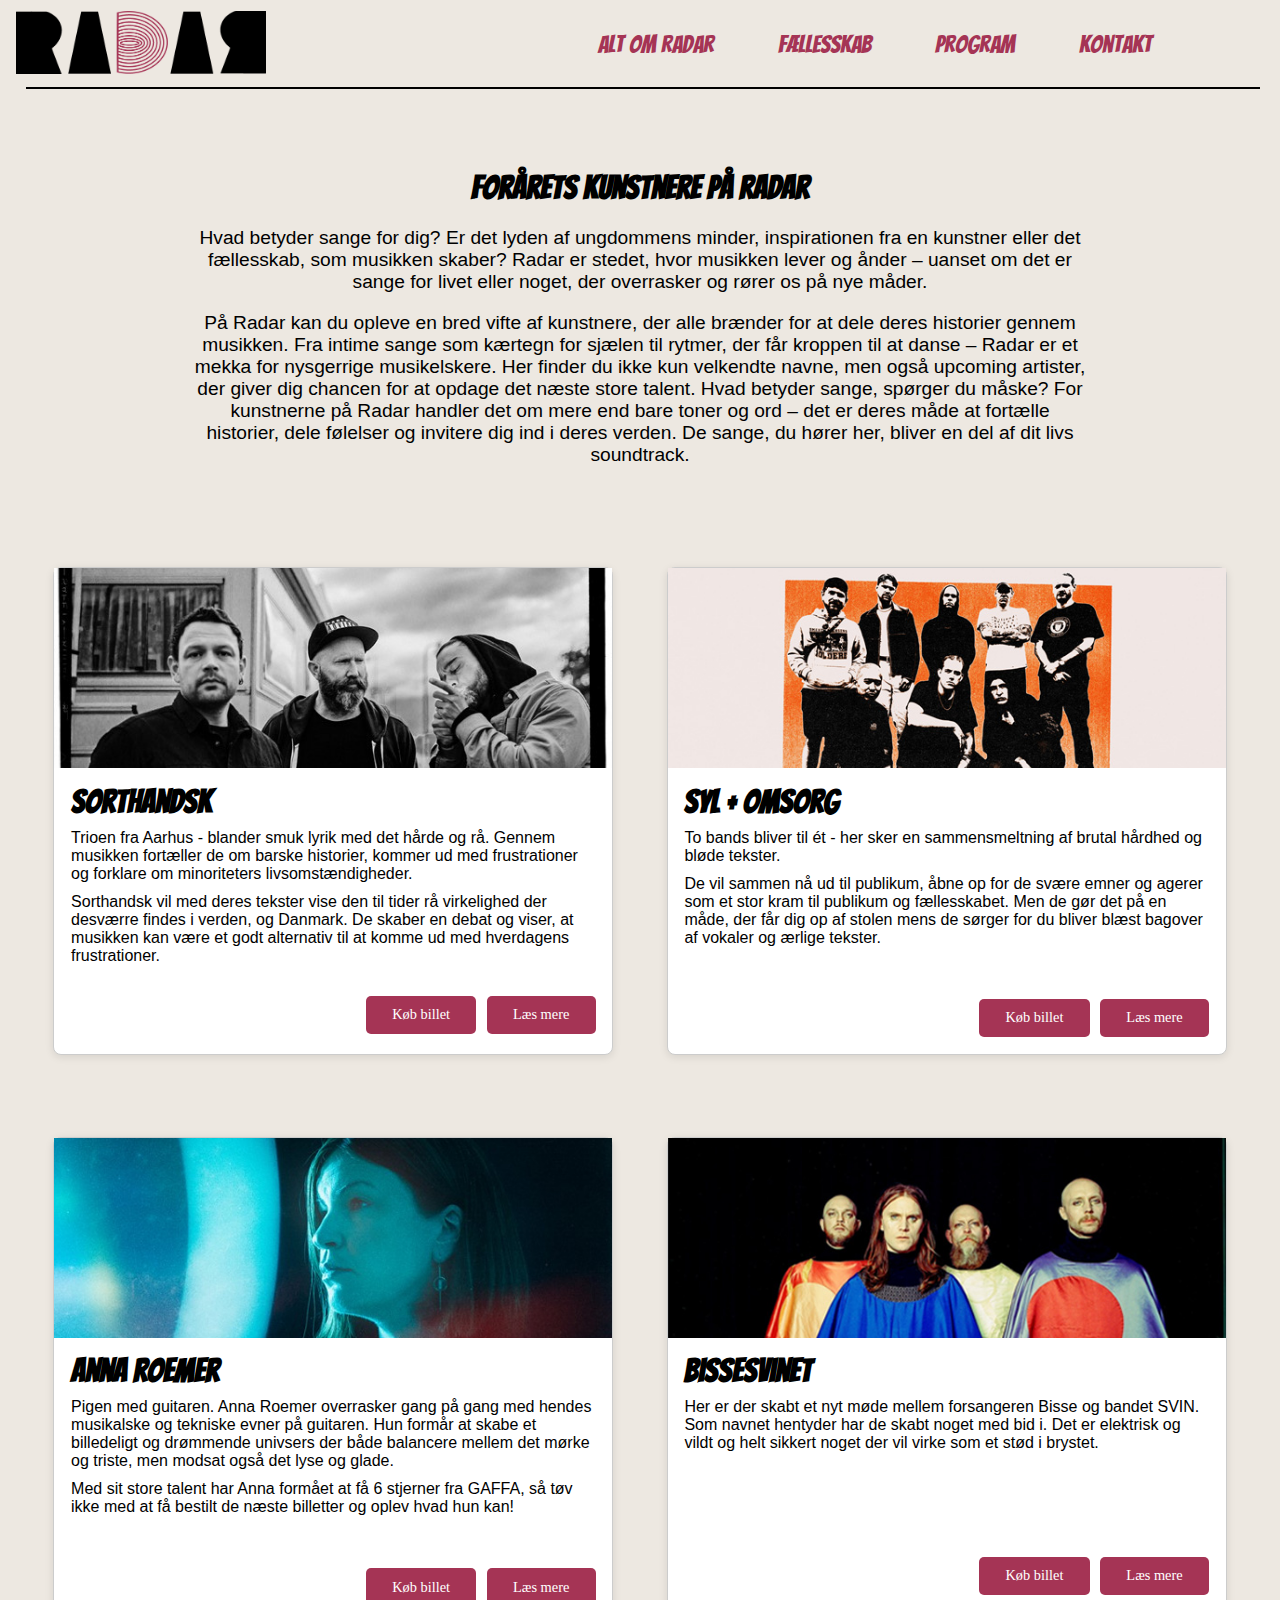
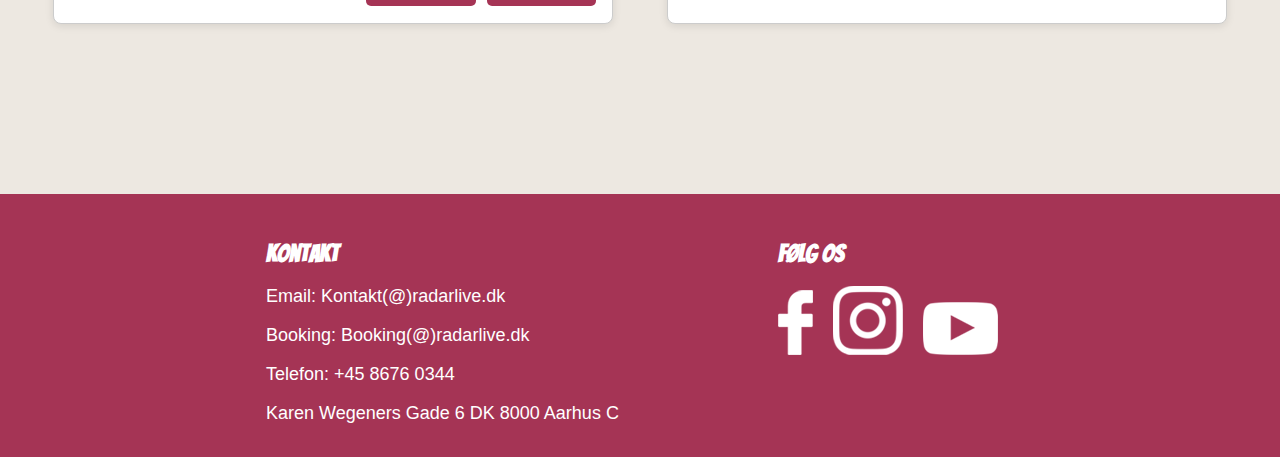
==== commit 48dcb344: "ens navbar hele vejen rundt" ====
--- a/Kunstnerne.html
+++ b/Kunstnerne.html
@@ -24,48 +24,48 @@
           
             <!--sørger for at logoet fører mig til forsidens indhold og ikke startbillede-->
             <div class="logo" id="logoforside">
-                <a href="index.html#logoforside"><img src="/Images/logo.png" alt="logo"></a>
-              </div>
+              <a href="index.html#logoforside"><img src="/Images/logo.png" alt="logo"></a>
+            </div>
           
             <ul class="nav-links">
-                <li>
-                    <a href="#sub1">Alt om Radar</a>
-                    <ul class="dropdown">
-                      <li><a href="OmRadar.html">Historie og Koncept</a></li>
-                      <li><a href="Kunstnerne.html">Mød kunstnerne</a></li>
-                      <li><a href="#">Gæsternes oplevelser</a></li>
-                    </ul>
-                  </li>
-    
-                <li>
-                <a href="#section2">Fællesskab</a>
-                <ul class="dropdown">
-                  <li><a href="#sub1">Frivillig</a></li>
-                  <li><a href="#sub2">Donation og støtte</a></li>
-                  <li><a href="#sub3">Ny på Radar?</a></li>
-                  <li><a href="#sub4">Oplev stemningen</a></li>
-                </ul>
-              </li>
-    
               <li>
-                <a href="#section3">Program</a>
-                <ul class="dropdown">
-                  <li><a href="#sub1">Kommende aktiviteter</a></li>
-                  <li><a href="workshops.html">Workshops og arrangementer</a></li>
-                </ul>
-              </li>
-    
+                <a href="#">Alt om Radar</a>
+                  <ul class="dropdown">
+                    <li><a href="OmRadar.html">Historie og Koncept</a></li>
+                    <li><a href="Kunstnerne.html">Mød kunstnerne</a></li>
+                    <li><a href="#">Gæsternes oplevelser</a></li>
+                  </ul>
+                </li>
+  
               <li>
-                <a href="#section4">Kontakt</a>
-                <ul class="dropdown">
-                  <li><a href="#sub1">Åbningstider</a></li>
-                  <li><a href="#sub2">Lokation og leje</a></li>
-                  <li><a href="#sub3">Lån af udstyr</a></li>
-                  <li><a href="#sub4">Sociale Medier</a></li>
-                </ul>
-              </li>
-            </ul>
-          </nav>
+              <a href="#">Fællesskab</a>
+              <ul class="dropdown">
+                <li><a href="#">Frivillig</a></li>
+                <li><a href="#">Donation og støtte</a></li>
+                <li><a href="#">Ny på Radar?</a></li>
+                <li><a href="#">Oplev stemningen</a></li>
+              </ul>
+            </li>
+  
+            <li>
+              <a href="#">Program</a>
+              <ul class="dropdown">
+                <li><a href="#sub1">Kommende aktiviteter</a></li>
+                <li><a href="workshops.html">Workshops & <br> arrangementer</a></li>
+              </ul>
+            </li>
+  
+            <li>
+              <a href="#">Kontakt</a>
+              <ul class="dropdown">
+                <li><a href="#">Åbningstider</a></li>
+                <li><a href="#">Lokation og leje</a></li>
+                <li><a href="#">Lån af udstyr</a></li>
+                <li><a href="#">Sociale Medier</a></li>
+              </ul>
+            </li>
+          </ul>
+        </nav>
     </header>
 
 <main>
@@ -208,20 +208,20 @@
       
       <div class="footer-section">
         <h4>Kontakt</h4>
-        <ul>
-          <li>Email: kontakt(@)radarlive.dk</li>
-          <li>Booking: Booking(@)radarlive.dk</li>
-          <li>Telefon: +45 8676 0344</li>
-          <li>Karen Wegeners Gade 6 DK 8000 Aarhus C</li>
-        </ul>
+        
+          <p>Email: Kontakt(@)radarlive.dk<p>
+          <p>Booking: Booking(@)radarlive.dk</p>
+      </p>Telefon: +45 8676 0344</p>
+    </p>Karen Wegeners Gade 6 DK 8000 Aarhus C</p>
+  
       </div>
 
       <div class="footer-section">
         <h4>Følg os</h4>
         <div class="social-icons">
-          <a href="#sub"><img src="/Images/facebook.png" class="fb"></a>
-          <a href="#sub"><img src="/Images/instagram.png" class="insta"></a>
-          <a href="#sub"><img src="/Images/youtube.png" class="yt"></a>
+          <a href="https://www.facebook.com/radarlive"><img src="/Images/facebook.png" class="fb"></a>
+          <a href="https://www.instagram.com/radarlive/"><img src="/Images/instagram.png" class="insta"></a>
+          <a href="https://www.youtube.com/@radarliverec"><img src="/Images/youtube.png" class="yt"></a>
         </div>
       </div>
     </div>
--- a/CSS/Kunstnerne.css
+++ b/CSS/Kunstnerne.css
@@ -33,10 +33,10 @@
 /* Styling af nav-bar */
 nav {
     display: flex;
+    font-family: "Bangers", system-ui;
     align-items: center;
-    font-family: "Bangers", system-ui;
     justify-content: space-between;
-    background-color: #EDE8E1;
+    background-color: var(--baggrund);
     padding: 0.5rem 1rem;
     position: fixed;
     top: 0;
@@ -67,6 +67,7 @@
     gap: 0rem;
     margin-right: 10%;
     gap: 2rem; /* Tilføjer mellemrum mellem menupunkterne */
+   
 
     
 }
@@ -80,28 +81,28 @@
     white-space: nowrap;
     padding-bottom: 5px;
     
+    
 }
 
 .nav-links li a:hover {
-    background: rgba(185, 118, 118, 0.2);
+    background: rgba(201, 135, 145, 0.667);
    
-    
-
-}
-
-
-
-/* Styling af dropdown-menu */
+
+}
+
+
+
+/* Styling af underpunkter i dropdown*/
 .dropdown {
     list-style: none;
     position: absolute;
-    background-color: rgba(179, 55, 55, 0); /* Baggrundsfarve til dropdown */
+    background-color: rgba(255, 255, 255, 0.935); /* Baggrundsfarve til underpunkter */
     padding: 1rem;
     margin: 0;
-    box-shadow: 0 2px 5px rgba(255, 255, 255, 0);
     display: none; /* Skjul dropdown som standard */
     z-index: 100;
     text-align: left;
+ 
 
   }
   
@@ -113,6 +114,7 @@
     display: block;
     white-space: nowrap;
     transition: background 0.3s;
+
   }
   
 
@@ -130,6 +132,7 @@
   /* Positionering af dropdown relativt til forældre */
   .nav-links li {
     position: relative;
+  
   }
   
   .nav-links li .dropdown {
@@ -149,7 +152,6 @@
     cursor: pointer;
     order: 2; /* Flyt burger-menuen til højre */
     flex-shrink: 0;
-   
 
 }
 
@@ -160,7 +162,6 @@
     width: 100%;
     background: var(--menu);
     border-radius: 5px;
-    
     
 }
 
@@ -547,9 +548,9 @@
  
 }
 
-/* styling af footer */
-
-/* Generelle footer-indstillinger */
+/* STYLING AF FOOTER BEGYNDER HER */
+
+/* De generelle footer-indstillinger */
 .footer {
     background-color: var(--menu); /* baggrundsfarve */
     color: #333; /* tekstfarve */
@@ -567,11 +568,14 @@
     flex-wrap: wrap;
   }
   
-  /* Individuelle sektioner i footeren */
+  /* Hver sektion i footeren */
   .footer-section {
     flex: 1;
     margin: 10px;
     min-width: 200px;
+    font-family: Arial, Helvetica, sans-serif;
+    color: #fff;
+    font-size: 18px;
 
   }
   
@@ -583,10 +587,7 @@
     font-family: "Bangers", system-ui;
   }
   
-    /* styling af tekst i footer - ikke overskrift */
-  .footer-section li{
-    color: #ffffff
-  }
+ 
 
   /* Sociale medier ikoner */
   .social-icons  {
@@ -611,10 +612,18 @@
 
 
 
+
 /* Media query til telefon */
 @media (max-width: 450px) {
     /* navigationsbar */
-    
+
+    .nav-links {
+        display: none;
+        flex-direction: column;
+        position: absolute;
+        text-align: right;
+    
+    }
 
     /* Viser burger-menu */
     .burger-menu {
@@ -624,17 +633,65 @@
         width: 30px;
         height: 25px;
         cursor: pointer;
-        order: 2; /* Flyt burger-menuen til højre */
+        order: 2; /* Flytter burger-menuen til højre */
         margin-left: auto;
-        margin-right: 1rem;
+        margin-right: 2rem;
         flex-shrink: 0;  /* sørger for at den ikke bliver mindre, men forbliver samme størrelse */
-            
+       
         }
-    
-
+
+    .menu-toggle:checked ~ .nav-links {
+        display: flex;
+    
+        
+    }
+
+    .nav-links .dropdown {
+        display: none; 
+        
+        
+    }
+
+    /* Styling af hover i dropdown*/
+    .dropdown li a:hover {
+    background: rgba(201, 135, 145, 0.667);
+    padding: 10px;
+    padding-right: 200px;
+  }
+
+
+    .dropdown {
+    background-color: rgba(255, 255, 255, 0); /* Baggrundsfarve til underpunkter */
+  }
+    .nav-links li:hover .dropdown {
+        display: block;
+        position: relative;
+        top: 0;
+        
+    }
+
+    /* Positionering af dropdown relativt til forældre */
+    .nav-links li {
+    position: relative;
+  
+
+  }
+
+    
     /* Når checkbox er checked, vis links */
     .menu-toggle:checked ~ .nav-links {
         display: flex;
+        flex-direction: column;
+        position: fixed;
+        top: 70px;
+        width: 50%;
+        padding: 20px;
+        gap: 20px;
+        background-color: rgba(255, 255, 255, 0.935);
+        max-width: 100%;
+        left: 35%;
+
+        
     }
 
     .beholder {
@@ -689,37 +746,17 @@
 
 
 
-
    /* Media query til tablets */
-   @media (max-width: 1030px) {
-
-    nav {
-        display: flex;
-        align-items: center;
-        justify-content: space-between;
-        background-color: var(--baggrund);
-        color: white;
-        padding: 0.5rem 1rem;
-        position: fixed;
-        top: 0;
-        z-index: 1000;
-    
-       
-    
-    }
+   @media (min-width: 451px) and (max-width: 1030px) {
+
+   
 
     .nav-links {
         display: none;
         flex-direction: column;
-        background-color: rgba(255, 255, 255, 0.269);
         position: absolute;
-        top: 100%;
-        width: 50%;
-        left: 45%;
         text-align: right;
-        padding: 1rem 0;
-        
-     
+       
     }
 
     .menu-toggle:checked ~ .nav-links {
@@ -728,17 +765,45 @@
 
     .nav-links .dropdown {
         display: none;
-        
-    }
+      
+        
+    }
+
 
     .nav-links li:hover .dropdown {
-        display: block;
+        display: none;
         position: relative;
         top: 0;
         
-        
-    }
-
+    }
+
+
+      /* Vis dropdown-menu ved hover */
+    .nav-links li:hover .dropdown {
+    display: block;
+
+    
+  }
+  
+    /* Positionering af dropdown relativt til forældre */
+    .nav-links li {
+    position: relative;
+
+
+  }
+
+      /* underpunkterne */
+    .dropdown li a {
+   padding-right: 200px;
+  
+    }
+   .dropdown {
+    background-color: rgba(255, 255, 255, 0); /* Baggrundsfarve til underpunkter */
+  }
+
+  
+    
+    
     /* Viser burger-menu */
     .burger-menu {
         display: flex;
@@ -747,78 +812,30 @@
         width: 30px;
         height: 25px;
         cursor: pointer;
-        order: 2; /* Flyt burger-menuen til højre */
+        order: 2; /* Flytter burger-menuen til højre */
         margin-left: auto;
         margin-right: 2rem;
         flex-shrink: 0;  /* sørger for at den ikke bliver mindre, men forbliver samme størrelse */
-            
+       
         }
     
 
     /* Når checkbox er checked, vis links */
     .menu-toggle:checked ~ .nav-links {
         display: flex;
-    }
-
-
-/* Styling af dropdown-menu */
-.dropdown {
-    list-style: none;
-    position: absolute;
-    background-color: rgba(255, 244, 244, 0.592); /* Baggrundsfarve til dropdown */
-    margin: 0;
-    padding: 0;
-    margin-left: 30%;
-    display: none; /* Skjul dropdown som standard */
-    z-index: 100;
-    text-align: left;
-    width: auto; /* Tilpasser bredden automatisk */
-    min-width: 150px; /* Minimum bredde */
-    width: 200%;
-
-    
-
-  }
-  
-  /* Skriften i dropdown*/
-  .dropdown li a {
-    color: var(--menu);
-    text-decoration: none;
-    padding: 1rem;
-    display: block;
-    white-space: nowrap;
-    transition: background 0.3s;
-
-
-  }
-  
-
-  .dropdown li {
-    padding: 0px; /* Ingen ekstra padding */
-    margin: 0;  /* Ingen margin */
-  }
-
-  /* Styling af hover i dropdown*/
-  .dropdown li a:hover {
-    background: rgba(185, 118, 118, 0.2);
-    padding: 10px;
-  }
-  
-  /* Vis dropdown-menu ved hover */
-  .nav-links li:hover .dropdown {
-    display: block;
-  }
-  
-  /* Positionering af dropdown relativt til forældre */
-  .nav-links li {
-    position: relative;
-  }
-  
-  .nav-links li .dropdown {
-    top: 100%; /* Placer dropdown under forældre-elementet */
-    left: -150px;
-
-  }
+        flex-direction: column;
+        position: fixed;
+        top: 70px;
+        width: 40%;
+        left: 50%;
+        padding: 20px;
+        gap: 20px;
+        background-color: rgba(255, 255, 255, 0.935);
+        max-width: 100%;
+        
+    
+        
+    }
 
   
   
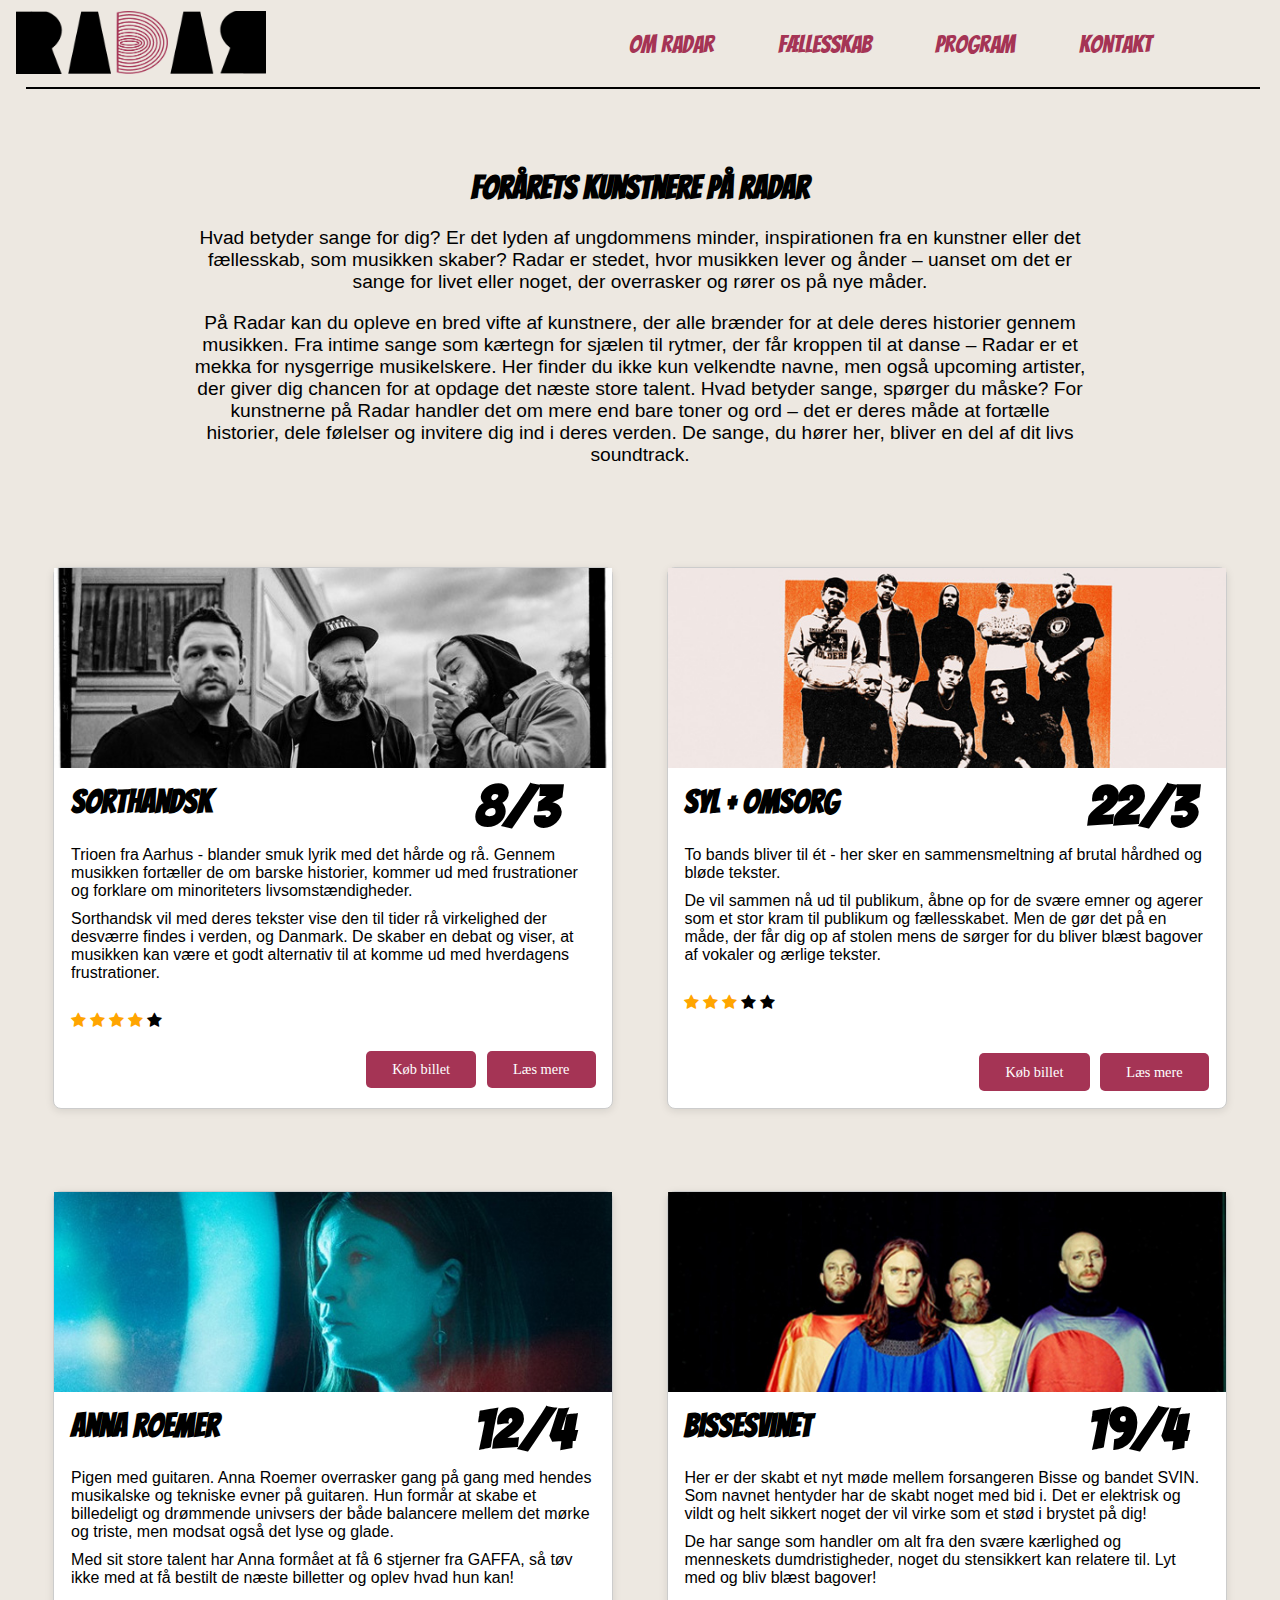
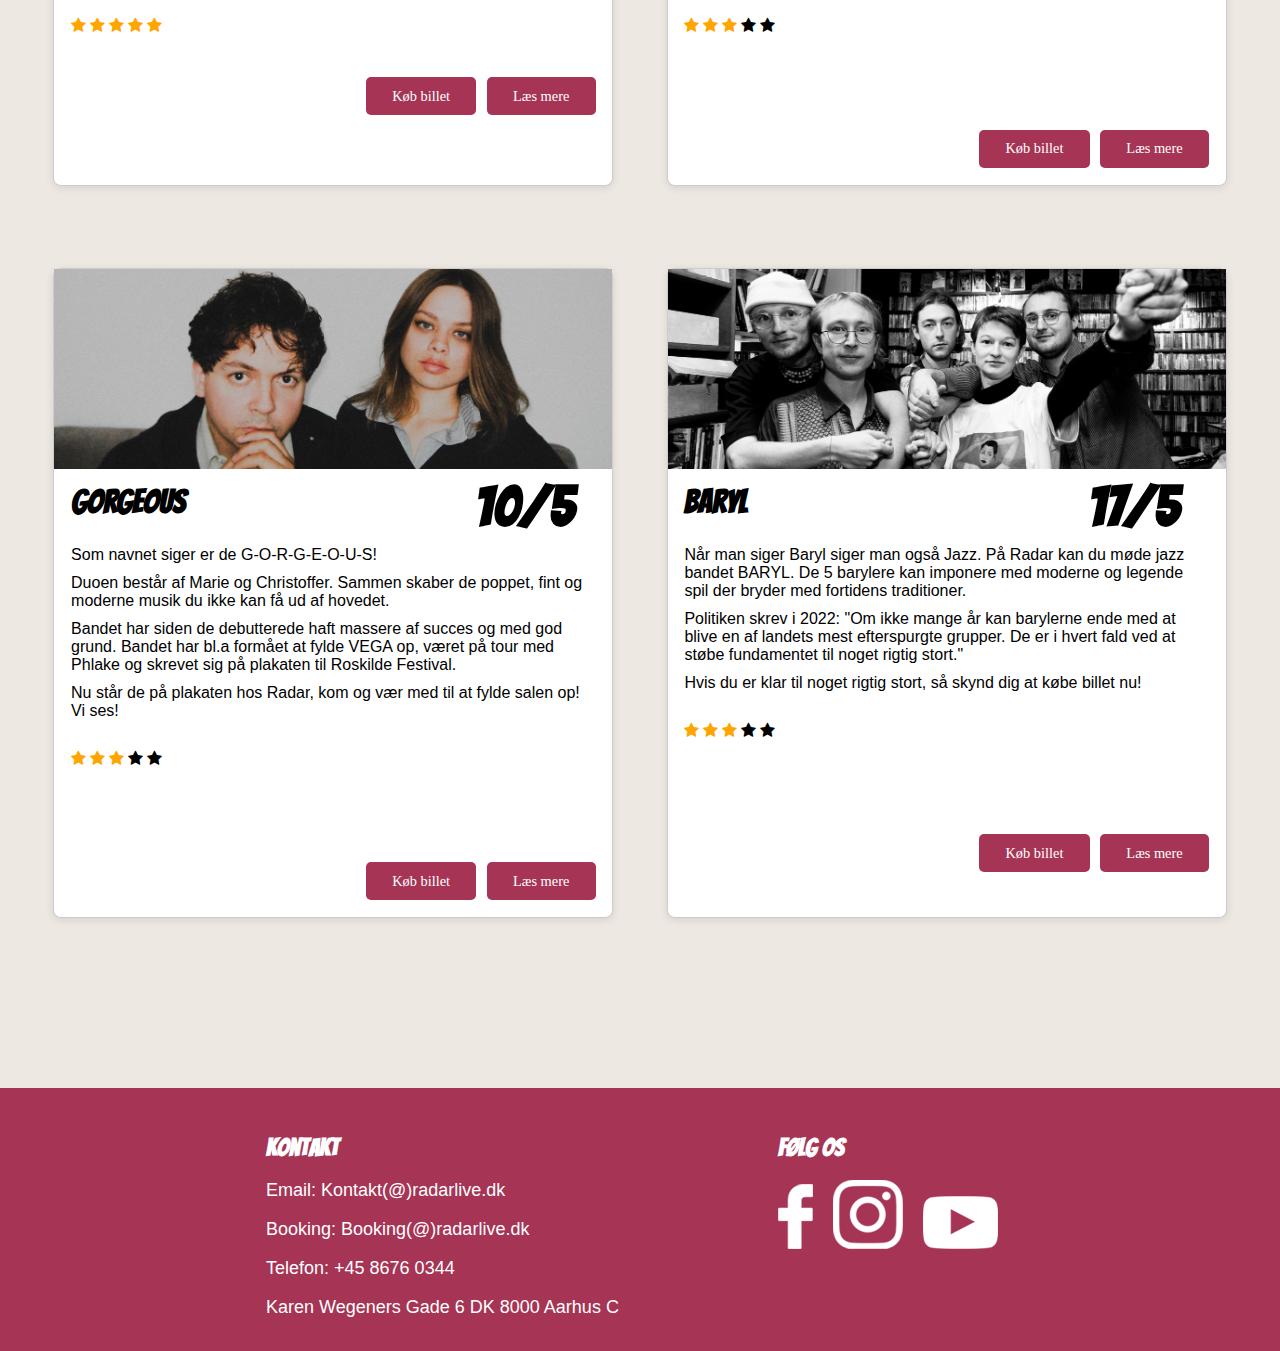
==== commit 75f73980: "næsten færdig valideret" ====
--- a/Kunstnerne.html
+++ b/Kunstnerne.html
@@ -1,19 +1,34 @@
 <!DOCTYPE html>
-<html lang="en">
+<html lang="da">
 <head>
     <meta charset="UTF-8">
     <meta name="viewport" content="width=device-width, initial-scale=1.0">
-    <title>Kunstnerne | Radar</title>
+    <title>Radar | Mød kunstnerne</title>
     <link rel="stylesheet" href="CSS/Kunstnerne.css">
+
+    <meta name="title" content="Radar | Mød kunstnerne">
+    <meta name="description" content="Undersiden beskriver kort nogle af forårets kunstnerne på Radar. Her er der mulighed for at blive klogere på dem, samt deres musik ved at høre et lydklip fra en af deres sange">
+    <meta name="keywords" content="sange for livet, sange som, hvad betyder sange, musik, kunstnere, Sorthandsk, SYL og Omsorg, Anna Roemer, Bissesvinet, Gorgeous, Baryl,  historier">
+    <meta name="robots" content="index, follow">
+    <meta name="language" content="Danish">
+    <meta name="author" content="Maja Camilla Bækgaard">
+
+    <!--Bruges til star rating - fået hjælp fra W3schools - https://www.w3schools.com/howto/howto_css_star_rating.asp-->
+    <link rel="stylesheet" href="https://cdnjs.cloudflare.com/ajax/libs/font-awesome/4.7.0/css/font-awesome.min.css">
+
+
+    <style>
+        @import url('https://fonts.googleapis.com/css2?family=Bangers&family=Bebas+Neue&family=Poppins:wght@100;400&display=swap');
+        </style> 
+
 </head>
 
-<style>
-    @import url('https://fonts.googleapis.com/css2?family=Bangers&family=Bebas+Neue&family=Poppins:wght@100;400&display=swap');
-    </style>
+
 
 <body>
     
     <header>
+        <!--Fået hjælp til nav bar vha af ChatGPT - https://chatgpt.com/share/67607854-0e70-8003-b74b-6d5b4847913b-->
         <nav>
             <input type="checkbox" id="menu-toggle" class="menu-toggle">
             <label for="menu-toggle" class="burger-menu">
@@ -29,28 +44,29 @@
           
             <ul class="nav-links">
               <li>
-                <a href="#">Alt om Radar</a>
+                <a href="#">Om Radar</a>
                   <ul class="dropdown">
                     <li><a href="OmRadar.html">Historie og Koncept</a></li>
                     <li><a href="Kunstnerne.html">Mød kunstnerne</a></li>
-                    <li><a href="#">Gæsternes oplevelser</a></li>
+                    <li><a href="#sub">Gæsternes oplevelser</a></li>
                   </ul>
                 </li>
   
               <li>
               <a href="#">Fællesskab</a>
               <ul class="dropdown">
-                <li><a href="#">Frivillig</a></li>
-                <li><a href="#">Donation og støtte</a></li>
-                <li><a href="#">Ny på Radar?</a></li>
-                <li><a href="#">Oplev stemningen</a></li>
+                <li><a href="#sub">Frivillig</a></li>
+                <li><a href="#sub">Donation og støtte</a></li>
+                <li><a href="#sub">Ny på Radar?</a></li>
+                <li><a href="#sub">Oplev stemningen</a></li>
               </ul>
             </li>
   
             <li>
               <a href="#">Program</a>
               <ul class="dropdown">
-                <li><a href="#sub1">Kommende aktiviteter</a></li>
+                <li><a href="#sub">Koncerter</a></li>
+                <li><a href="#sub">Kommende aktiviteter</a></li>
                 <li><a href="workshops.html">Workshops & <br> arrangementer</a></li>
               </ul>
             </li>
@@ -58,10 +74,11 @@
             <li>
               <a href="#">Kontakt</a>
               <ul class="dropdown">
-                <li><a href="#">Åbningstider</a></li>
-                <li><a href="#">Lokation og leje</a></li>
-                <li><a href="#">Lån af udstyr</a></li>
-                <li><a href="#">Sociale Medier</a></li>
+                <li><a href="#sub">Åbningstider</a></li>
+                <li><a href="#sub">Lokation og leje</a></li>
+                <li><a href="#sub">Lån af udstyr</a></li>
+                <li><a href="#sub">Studierabat</a></li>
+                <li><a href="#sub">Sociale Medier</a></li>
               </ul>
             </li>
           </ul>
@@ -70,7 +87,7 @@
 
 <main>
 
-    <section class="intro">
+    <div class="intro">
         <section class="indhold">
         <h1>Forårets kunstnere på Radar</h1>
         <p>Hvad betyder sange for dig? Er det lyden af ungdommens minder, inspirationen fra en kunstner eller det fællesskab, som musikken skaber? Radar er stedet, hvor musikken lever og ånder – uanset om det er sange for livet eller noget, der overrasker og rører os på nye måder.</p> <p>På Radar kan du opleve en bred vifte af kunstnere, der alle brænder for at dele deres historier gennem musikken. Fra intime sange som kærtegn for sjælen til rytmer, der får kroppen til at danse – Radar er et mekka for nysgerrige musikelskere. Her finder du ikke kun velkendte navne, men også upcoming artister, der giver dig chancen for at opdage det næste store talent.
@@ -78,21 +95,21 @@
             </p>
             
         </section>
-    </section>
-
-
-    
-
-<section class="beholder">
+    </div>
+
+
+    
+
+<div class="beholder">
     <section class="kunstnerbox">
         <!--Implamentering af lydfil oven på billed ved hover/klik - Har fået hjælp fra ChatGPT til denne løsning: https://chatgpt.com/share/675a04f3-f74c-8003-8414-445db58c78a2*/-->
         <div class="musik">
-        <div class="kunstnerbillede" style="background-image: url(/Images/kunstner1.jpg);">
+        <div class="kunstnerbillede" alt="billedeafSorthandsk" style="background-image: url(/Images/kunstner1.jpg);">
         
             <!--Link fra spotify - https://open.spotify.com/track/36tusPo4XIrkGuNfFae7GN?si=cbcdba167bd14428-->
             <iframe style="border-radius:12px" 
             src="https://open.spotify.com/embed/track/36tusPo4XIrkGuNfFae7GN?utm_source=generator&theme=0" 
-            width="100%" 
+            width="100" 
             height="80" 
             frameBorder="0" 
             allowfullscreen="" 
@@ -102,7 +119,16 @@
         </div>
         <div class="kunstnerinfo">
             <h2>Sorthandsk</h2>
+            <h3>8/3</h3>
             <p> Trioen fra Aarhus - blander smuk lyrik med det hårde og rå. Gennem musikken fortæller de om barske historier, kommer ud med frustrationer og forklare om minoriteters livsomstændigheder.</p> <p>Sorthandsk vil med deres tekster vise den til tider rå virkelighed der desværre findes i verden, og Danmark. De skaber en debat og viser, at musikken kan være et godt alternativ til at komme ud med hverdagens frustrationer. </p>
+            
+            <!--Fået hjælp fra W3schools - https://www.w3schools.com/howto/howto_css_star_rating.asp-->
+            <span class="fa fa-star checked"></span>
+            <span class="fa fa-star checked"></span>
+            <span class="fa fa-star checked"></span>
+            <span class="fa fa-star checked"></span>
+            <span class="fa fa-star"></span>
+            
             <div class="buttons">
                 <a href="#sub">Køb billet</a>
                 <a href="#sub">Læs mere</a>
@@ -115,12 +141,12 @@
 
     <section class="kunstnerbox2">
         <div class="musik">
-        <div class="kunstnerbillede2" style="background-image: url(/Images/kunstner2.jpg);">
+        <div class="kunstnerbillede2" alt="billedeafSyl+Omsorg" style="background-image: url(/Images/kunstner2.jpg);">
 
             <!--Link fra spotify - https://open.spotify.com/track/5YJxXEpkddXLcY5TUdbxAW?si=e921138877404403-->
             <iframe style="border-radius:12px" 
             src="https://open.spotify.com/embed/track/5YJxXEpkddXLcY5TUdbxAW?utm_source=generator&theme=0" 
-            width="100%" 
+            width="100" 
             height="152" 
             frameBorder="0" 
             allowfullscreen="" 
@@ -131,7 +157,16 @@
         </div>
         <div class="kunstnerinfo2">
             <h2>Syl + Omsorg</h2>
+            <h3>22/3</h3>
             <p>To bands bliver til ét - her sker en sammensmeltning af brutal hårdhed og bløde tekster.</p> <p> De vil sammen nå ud til publikum, åbne op for de svære emner og agerer som et stor kram til publikum og fællesskabet. Men de gør det på en måde, der får dig op af stolen mens de sørger for du bliver blæst bagover af vokaler og ærlige tekster. </p>
+            
+            
+            <span class="fa fa-star checked"></span>
+            <span class="fa fa-star checked"></span>
+            <span class="fa fa-star checked"></span>
+            <span class="fa fa-star"></span>
+            <span class="fa fa-star"></span>
+
             <div class="buttons2">
                 <a href="#sub">Køb billet</a>
                 <a href="#sub">Læs mere</a>
@@ -143,12 +178,12 @@
     
     <section class="kunstnerbox3">
         <div class="musik">
-        <div class="kunstnerbillede2" style="background-image: url(/Images/kunstner3.jpg);">
+        <div class="kunstnerbillede2" alt="billedeafAnnaRoemer" style="background-image: url(/Images/kunstner3.jpg);">
             
             <!--Link fra spotify - https://open.spotify.com/track/5Bsml7eGR3R39NhC6UcWMf?si=5d9b5b87da3b4647-->
             <iframe style="border-radius:12px" 
                 src="https://open.spotify.com/embed/track/5Bsml7eGR3R39NhC6UcWMf?utm_source=generator&theme=0" 
-                width="100%" 
+                width="100" 
                 height="152" 
                 frameBorder="0" 
                 allowfullscreen="" 
@@ -159,7 +194,15 @@
         </div>
         <div class="kunstnerinfo3">
             <h2>Anna Roemer</h2>
+            <h3>12/4</h3>
             <p>Pigen med guitaren. Anna Roemer overrasker gang på gang med hendes musikalske og tekniske evner på guitaren. Hun formår at skabe et billedeligt og drømmende univsers der både balancere mellem det mørke og triste, men modsat også det lyse og glade.</p><p> Med sit store talent har Anna formået at få 6 stjerner fra GAFFA, så tøv ikke med at få bestilt de næste billetter og oplev hvad hun kan! </p>
+            
+            <span class="fa fa-star checked"></span>
+            <span class="fa fa-star checked"></span>
+            <span class="fa fa-star checked"></span>
+            <span class="fa fa-star checked"></span>
+            <span class="fa fa-star checked"></span>
+
             <div class="buttons3">
                 <a href="#sub">Køb billet</a>
                 <a href="#sub">Læs mere</a>
@@ -174,12 +217,12 @@
 
     <section class="kunstnerbox4">
         <div class="musik">
-        <div class="kunstnerbillede4" style="background-image: url(/Images/kunstner4.jpg);">
+        <div class="kunstnerbillede4" alt="billedeafBissesvinet" style="background-image: url(/Images/kunstner4.jpg);">
             
             <!--Link fra spotify - https://open.spotify.com/track/6VneEjaXlJoaxEqpbt2ewa?si=jnflCUkDQs-mPQdyyUN6UA-->
             <iframe style="border-radius:12px" 
             src="https://open.spotify.com/embed/track/6VneEjaXlJoaxEqpbt2ewa?utm_source=generator&theme=0" 
-            width="100%" 
+            width="100" 
             height="152" 
             frameBorder="0" 
             allowfullscreen="" 
@@ -190,14 +233,101 @@
         </div>
         <div class="kunstnerinfo4">
             <h2>Bissesvinet</h2>
-            <p>Her er der skabt et nyt møde mellem forsangeren Bisse og bandet SVIN. Som navnet hentyder har de skabt noget med bid i. Det er elektrisk og vildt og helt sikkert noget der vil virke som et stød i brystet.</p>
+            <h3>19/4</h3>
+            <p>Her er der skabt et nyt møde mellem forsangeren Bisse og bandet SVIN. Som navnet hentyder har de skabt noget med bid i. Det er elektrisk og vildt og helt sikkert noget der vil virke som et stød i brystet på dig!</p>
+            <p>De har sange som handler om alt fra den svære kærlighed og menneskets dumdristigheder, noget du stensikkert kan relatere til. Lyt med og bliv blæst bagover! </p>
+            
+            <span class="fa fa-star checked"></span>
+            <span class="fa fa-star checked"></span>
+            <span class="fa fa-star checked"></span>
+            <span class="fa fa-star"></span>
+            <span class="fa fa-star"></span>
+            
             <div class="buttons4">
                 <a href="#sub">Køb billet</a>
                 <a href="#sub">Læs mere</a>
             </div>
         </div>
     </section>
-</section>
+
+
+
+    <section class="kunstnerbox4">
+        <div class="musik">
+        <div class="kunstnerbillede4" alt="billedeafGorgeous" style="background-image: url(/Images/gorgeous.png);">
+            
+            <!--Link fra spotify - https://open.spotify.com/track/6VneEjaXlJoaxEqpbt2ewa?si=jnflCUkDQs-mPQdyyUN6UA-->
+            <iframe style="border-radius:12px" 
+            src="https://open.spotify.com/embed/track/3ZEPcSMeVRHX93dd4t06kV?utm_source=generator" 
+            width="100" 
+            height="152" 
+            frameBorder="0" 
+            allowfullscreen="" 
+            allow="autoplay; clipboard-write; encrypted-media; fullscreen; picture-in-picture" 
+            loading="lazy"></iframe>
+        
+        </div>
+        </div>
+        <div class="kunstnerinfo4">
+            <h2>GORGEOUS</h2>
+            <h3>10/5</h3>
+            <p>Som navnet siger er de G-O-R-G-E-O-U-S!</p> 
+            <p>Duoen består af Marie og Christoffer. Sammen skaber de poppet, fint og moderne musik du ikke kan få ud af hovedet.</p>
+            <p>Bandet har siden de debutterede haft massere af succes og med god grund. Bandet har bl.a formået at fylde VEGA op, været på tour med Phlake og skrevet sig på plakaten til Roskilde Festival. </p>
+
+            <p>Nu står de på plakaten hos Radar, kom og vær med til at fylde salen op! Vi ses!</p>
+            
+            <span class="fa fa-star checked"></span>
+            <span class="fa fa-star checked"></span>
+            <span class="fa fa-star checked"></span>
+            <span class="fa fa-star"></span>
+            <span class="fa fa-star"></span>
+            
+            <div class="buttons4">
+                <a href="#sub">Køb billet</a>
+                <a href="#sub">Læs mere</a>
+            </div>
+        </div>
+    </section>
+
+
+    <section class="kunstnerbox4">
+        <div class="musik">
+        <div class="kunstnerbillede4" alt="billedeafBaryl" style="background-image: url(Images/BARYL.png);">
+            
+            <!--Link fra spotify - https://open.spotify.com/track/6VneEjaXlJoaxEqpbt2ewa?si=jnflCUkDQs-mPQdyyUN6UA-->
+            <iframe style="border-radius:12px" 
+            src="https://open.spotify.com/embed/track/6HQtcHNtffaOly9aDBVxfZ?utm_source=generator&theme=0" 
+            width="100" 
+            height="152" 
+            frameBorder="0" 
+            allowfullscreen="" 
+            allow="autoplay; clipboard-write; encrypted-media; fullscreen; picture-in-picture" 
+            loading="lazy"></iframe>
+        
+        </div>
+        </div>
+        <div class="kunstnerinfo4">
+            <h2>BARYL</h2>
+            <h3>17/5</h3>
+            <p>Når man siger Baryl siger man også Jazz. På Radar kan du møde jazz bandet BARYL. De 5 barylere kan imponere med moderne og legende spil der bryder med fortidens traditioner.</p> 
+            <p>Politiken skrev i 2022: "Om ikke mange år kan barylerne ende med at blive en af landets mest efterspurgte grupper. De er i hvert fald ved at støbe fundamentet til noget rigtig stort." </p>
+            <p>Hvis du er klar til noget rigtig stort, så skynd dig at købe billet nu!</p>
+                
+            
+            <span class="fa fa-star checked"></span>
+            <span class="fa fa-star checked"></span>
+            <span class="fa fa-star checked"></span>
+            <span class="fa fa-star"></span>
+            <span class="fa fa-star"></span>
+            
+            <div class="buttons4">
+                <a href="#sub">Køb billet</a>
+                <a href="#sub">Læs mere</a>
+            </div>
+        </div>
+    </section>
+</div>
 
 
 
@@ -209,19 +339,19 @@
       <div class="footer-section">
         <h4>Kontakt</h4>
         
-          <p>Email: Kontakt(@)radarlive.dk<p>
+          <p>Email: Kontakt(@)radarlive.dk</p>
           <p>Booking: Booking(@)radarlive.dk</p>
-      </p>Telefon: +45 8676 0344</p>
-    </p>Karen Wegeners Gade 6 DK 8000 Aarhus C</p>
+      <p>Telefon: +45 8676 0344</p>
+    <p>Karen Wegeners Gade 6 DK 8000 Aarhus C</p>
   
       </div>
 
       <div class="footer-section">
         <h4>Følg os</h4>
         <div class="social-icons">
-          <a href="https://www.facebook.com/radarlive"><img src="/Images/facebook.png" class="fb"></a>
-          <a href="https://www.instagram.com/radarlive/"><img src="/Images/instagram.png" class="insta"></a>
-          <a href="https://www.youtube.com/@radarliverec"><img src="/Images/youtube.png" class="yt"></a>
+            <a href="https://www.facebook.com/radarlive"><img src="/Images/facebook.png" alt="følg_os_på_facebookikon" class="fb"></a>
+            <a href="https://www.instagram.com/radarlive/"><img src="/Images/instagram.png" alt="følg_os_på_instagramikon" class="insta"></a>
+            <a href="https://www.youtube.com/@radarliverec"><img src="/Images/youtube.png" alt="følg_os_på_youtubeikon" class="yt"></a>
         </div>
       </div>
     </div>
--- a/CSS/Kunstnerne.css
+++ b/CSS/Kunstnerne.css
@@ -2,7 +2,7 @@
     margin: 0;
     padding: 0;
     box-sizing: border-box;
-    background-color: #EDE8E1;
+    background-color: var(--baggrund);
 }
 
 .bangers-regular {
@@ -18,12 +18,16 @@
     --blå: #0d63c0;
 }
 
+
+.checked {
+    color: orange;
+    margin-top: 20px;
+  }
+
 /*styling af logo */
 .logo img {
     width: 250px;
     height: auto;
-    text-align: center;
-    white-space: nowrap;
     flex-shrink: 0;
     position:sticky;
 
@@ -238,6 +242,16 @@
     font-size: 2em;
 }
 
+ h3 {
+    margin: 0 0 10px;
+    font-size: 350%;
+    font-family: "Bangers", system-ui;
+    margin-left: 77%;
+    margin-top: -10%;
+
+}
+
+
 .kunstnerinfo p {
     margin: 0 0 10px;
     
@@ -291,7 +305,7 @@
 
 /* Spotify iframe */
 .musik iframe {
-    position: absolute; /* Fjerner det fra dokumentflowet */
+    position: relative; /* Fjerner det fra dokumentflowet */
     top: 0;
     left: 0;
     width: 100%; /* Sørger for, at iframe fylder hele containeren */
@@ -740,6 +754,8 @@
     .buttons4 {
         justify-content: center; /* Knapper centreres */
     }
+
+    
 }
 
 
@@ -837,7 +853,16 @@
         
     }
 
-  
+
+    
+    h3 {
+        margin: 0 0 10px;
+        font-size: 300%;
+        font-family: "Bangers", system-ui;
+        margin-left: 70%;
+        margin-top: -10%;
+    
+    }
   
 }
 
@@ -870,6 +895,7 @@
 
     .buttons2 {
         justify-content: center; /* Knapper centreres */
+     
     }
 
     .kunstnerbox3 {
@@ -890,6 +916,16 @@
         justify-content: center; /* Knapper centreres */
     }
 
+
+    h3 {
+        margin: 0 0 10px;
+        font-size: 300%;
+        font-family: "Bangers", system-ui;
+        margin-left: 72%;
+        margin-top: -10%;
+    
+    }
+
     }
 
 
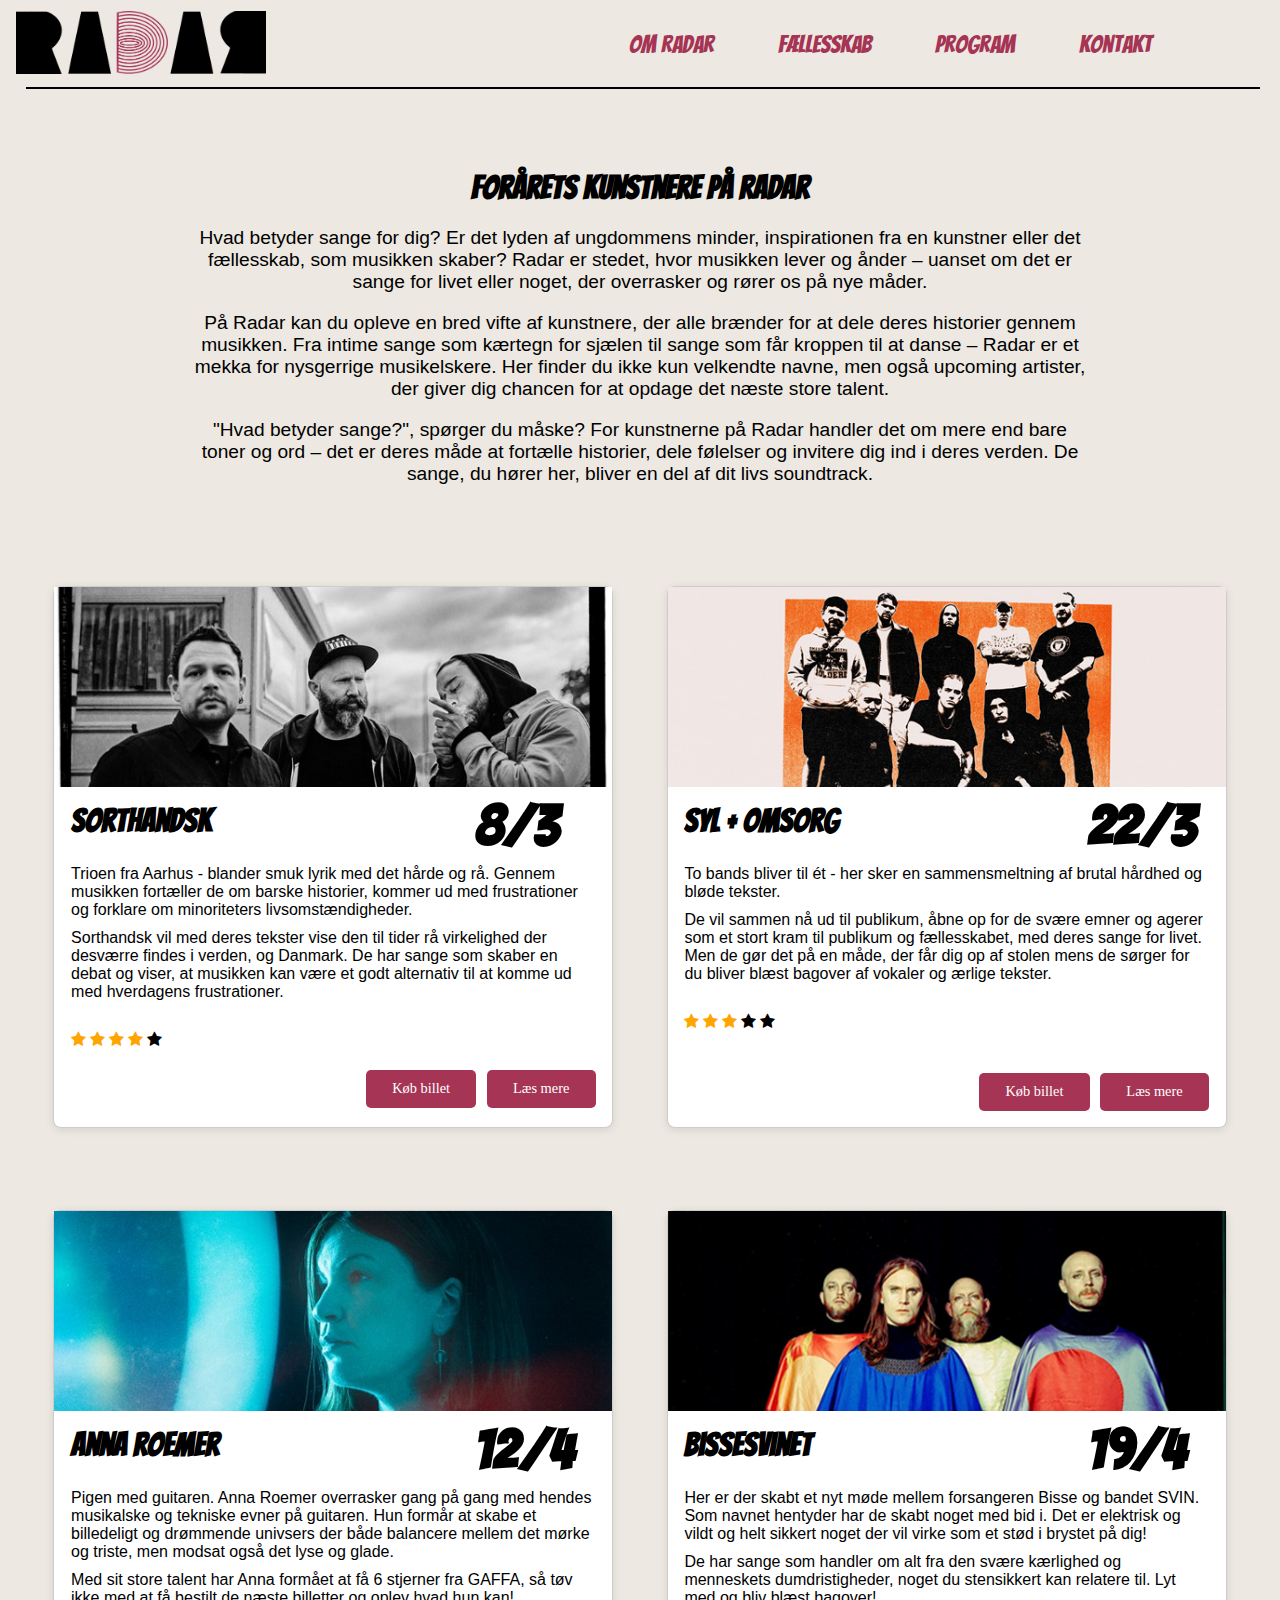
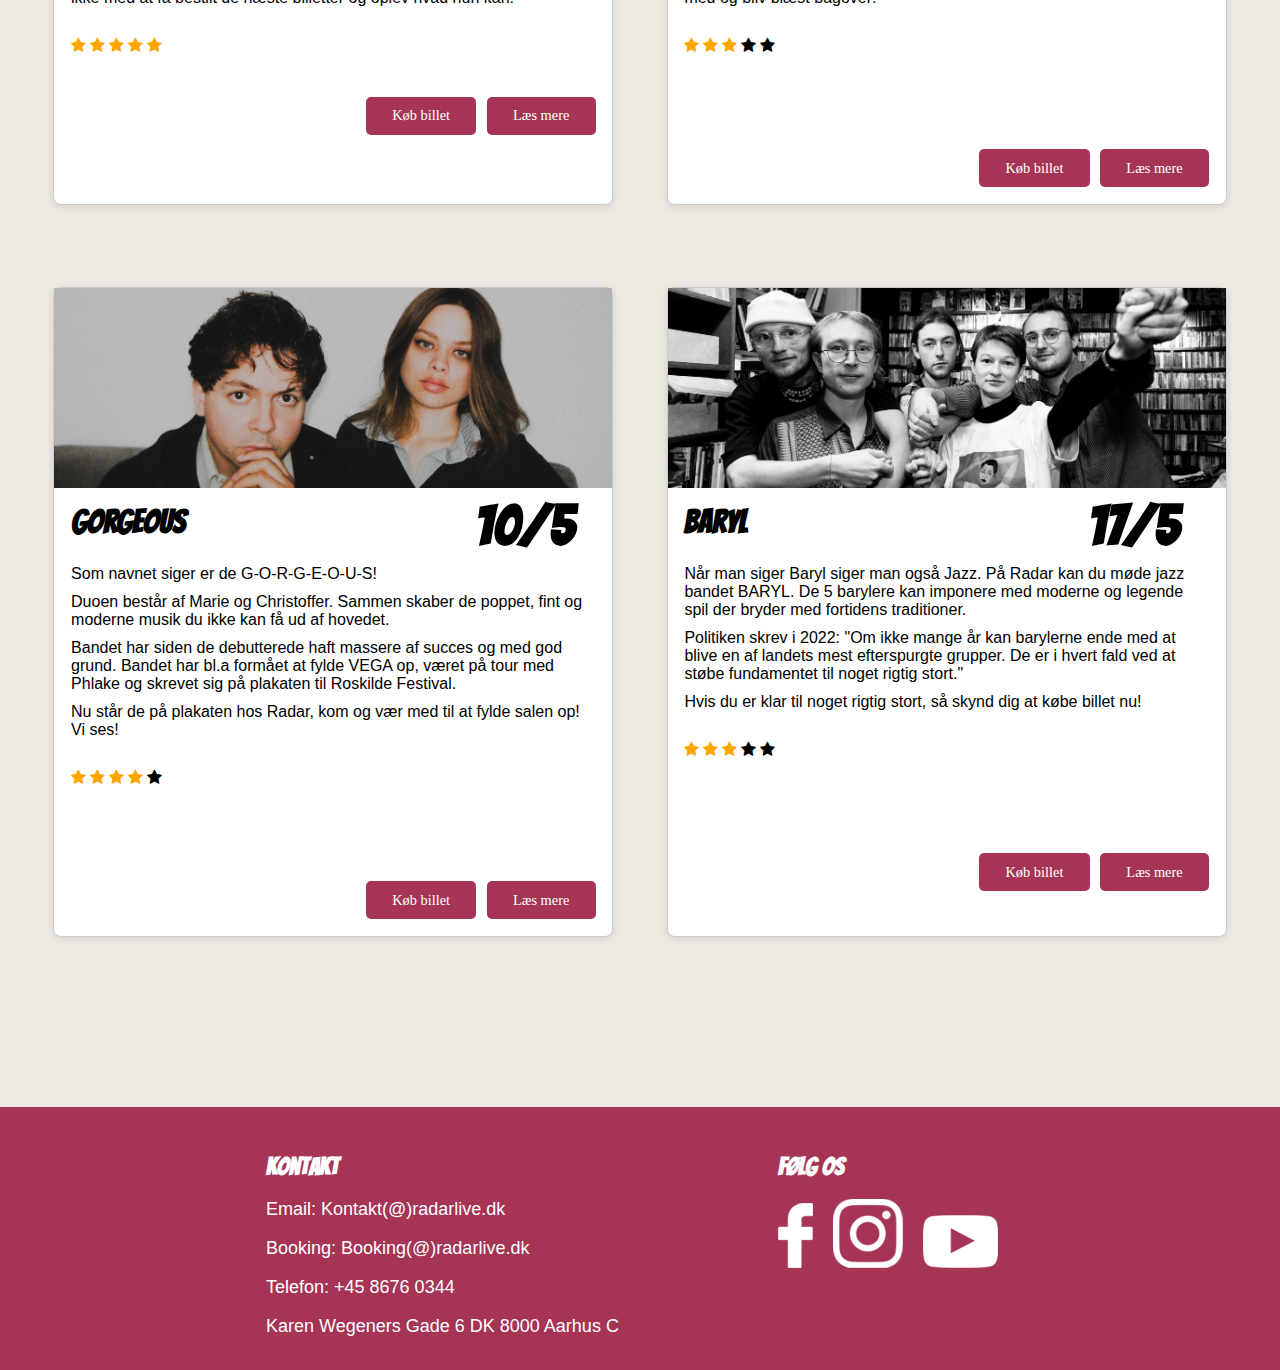
==== commit 738a01ec: "rettelser" ====
--- a/Kunstnerne.html
+++ b/Kunstnerne.html
@@ -10,7 +10,6 @@
     <meta name="description" content="Undersiden beskriver kort nogle af forårets kunstnerne på Radar. Her er der mulighed for at blive klogere på dem, samt deres musik ved at høre et lydklip fra en af deres sange">
     <meta name="keywords" content="sange for livet, sange som, hvad betyder sange, musik, kunstnere, Sorthandsk, SYL og Omsorg, Anna Roemer, Bissesvinet, Gorgeous, Baryl,  historier">
     <meta name="robots" content="index, follow">
-    <meta name="language" content="Danish">
     <meta name="author" content="Maja Camilla Bækgaard">
 
     <!--Bruges til star rating - fået hjælp fra W3schools - https://www.w3schools.com/howto/howto_css_star_rating.asp-->
@@ -90,8 +89,9 @@
     <div class="intro">
         <section class="indhold">
         <h1>Forårets kunstnere på Radar</h1>
-        <p>Hvad betyder sange for dig? Er det lyden af ungdommens minder, inspirationen fra en kunstner eller det fællesskab, som musikken skaber? Radar er stedet, hvor musikken lever og ånder – uanset om det er sange for livet eller noget, der overrasker og rører os på nye måder.</p> <p>På Radar kan du opleve en bred vifte af kunstnere, der alle brænder for at dele deres historier gennem musikken. Fra intime sange som kærtegn for sjælen til rytmer, der får kroppen til at danse – Radar er et mekka for nysgerrige musikelskere. Her finder du ikke kun velkendte navne, men også upcoming artister, der giver dig chancen for at opdage det næste store talent.
-            Hvad betyder sange, spørger du måske? For kunstnerne på Radar handler det om mere end bare toner og ord – det er deres måde at fortælle historier, dele følelser og invitere dig ind i deres verden. De sange, du hører her, bliver en del af dit livs soundtrack.
+        <p>Hvad betyder sange for dig? Er det lyden af ungdommens minder, inspirationen fra en kunstner eller det fællesskab, som musikken skaber? Radar er stedet, hvor musikken lever og ånder – uanset om det er sange for livet eller noget, der overrasker og rører os på nye måder.</p> 
+        <p>På Radar kan du opleve en bred vifte af kunstnere, der alle brænder for at dele deres historier gennem musikken. Fra intime sange som kærtegn for sjælen til sange som får kroppen til at danse – Radar er et mekka for nysgerrige musikelskere. Her finder du ikke kun velkendte navne, men også upcoming artister, der giver dig chancen for at opdage det næste store talent.</p>
+        <p>"Hvad betyder sange?", spørger du måske? For kunstnerne på Radar handler det om mere end bare toner og ord – det er deres måde at fortælle historier, dele følelser og invitere dig ind i deres verden. De sange, du hører her, bliver en del af dit livs soundtrack.
             </p>
             
         </section>
@@ -120,7 +120,7 @@
         <div class="kunstnerinfo">
             <h2>Sorthandsk</h2>
             <h3>8/3</h3>
-            <p> Trioen fra Aarhus - blander smuk lyrik med det hårde og rå. Gennem musikken fortæller de om barske historier, kommer ud med frustrationer og forklare om minoriteters livsomstændigheder.</p> <p>Sorthandsk vil med deres tekster vise den til tider rå virkelighed der desværre findes i verden, og Danmark. De skaber en debat og viser, at musikken kan være et godt alternativ til at komme ud med hverdagens frustrationer. </p>
+            <p> Trioen fra Aarhus - blander smuk lyrik med det hårde og rå. Gennem musikken fortæller de om barske historier, kommer ud med frustrationer og forklare om minoriteters livsomstændigheder.</p> <p>Sorthandsk vil med deres tekster vise den til tider rå virkelighed der desværre findes i verden, og Danmark. De har sange som skaber en debat og viser, at musikken kan være et godt alternativ til at komme ud med hverdagens frustrationer. </p>
             
             <!--Fået hjælp fra W3schools - https://www.w3schools.com/howto/howto_css_star_rating.asp-->
             <span class="fa fa-star checked"></span>
@@ -158,7 +158,7 @@
         <div class="kunstnerinfo2">
             <h2>Syl + Omsorg</h2>
             <h3>22/3</h3>
-            <p>To bands bliver til ét - her sker en sammensmeltning af brutal hårdhed og bløde tekster.</p> <p> De vil sammen nå ud til publikum, åbne op for de svære emner og agerer som et stor kram til publikum og fællesskabet. Men de gør det på en måde, der får dig op af stolen mens de sørger for du bliver blæst bagover af vokaler og ærlige tekster. </p>
+            <p>To bands bliver til ét - her sker en sammensmeltning af brutal hårdhed og bløde tekster.</p> <p> De vil sammen nå ud til publikum, åbne op for de svære emner og agerer som et stort kram til publikum og fællesskabet, med deres sange for livet. Men de gør det på en måde, der får dig op af stolen mens de sørger for du bliver blæst bagover af vokaler og ærlige tekster. </p>
             
             
             <span class="fa fa-star checked"></span>
@@ -280,7 +280,7 @@
             <span class="fa fa-star checked"></span>
             <span class="fa fa-star checked"></span>
             <span class="fa fa-star checked"></span>
-            <span class="fa fa-star"></span>
+            <span class="fa fa-star checked"></span>
             <span class="fa fa-star"></span>
             
             <div class="buttons4">
